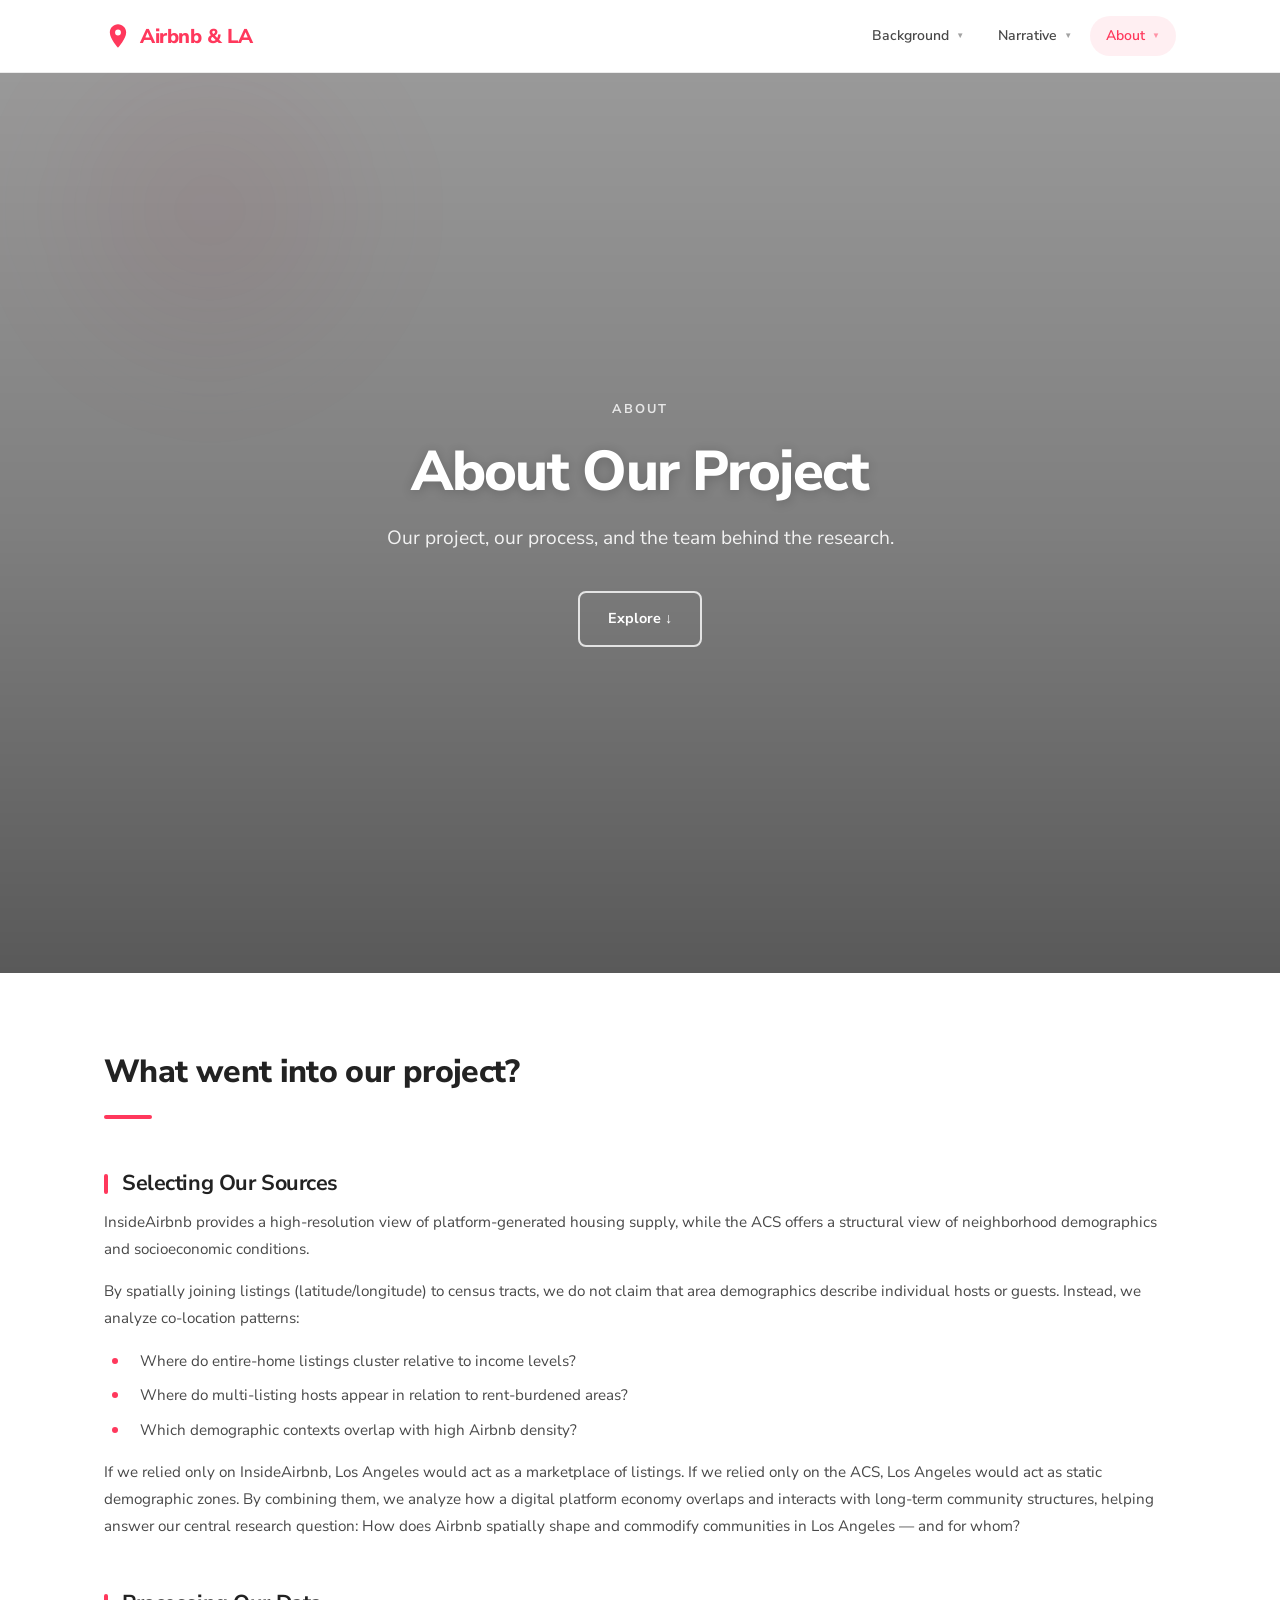
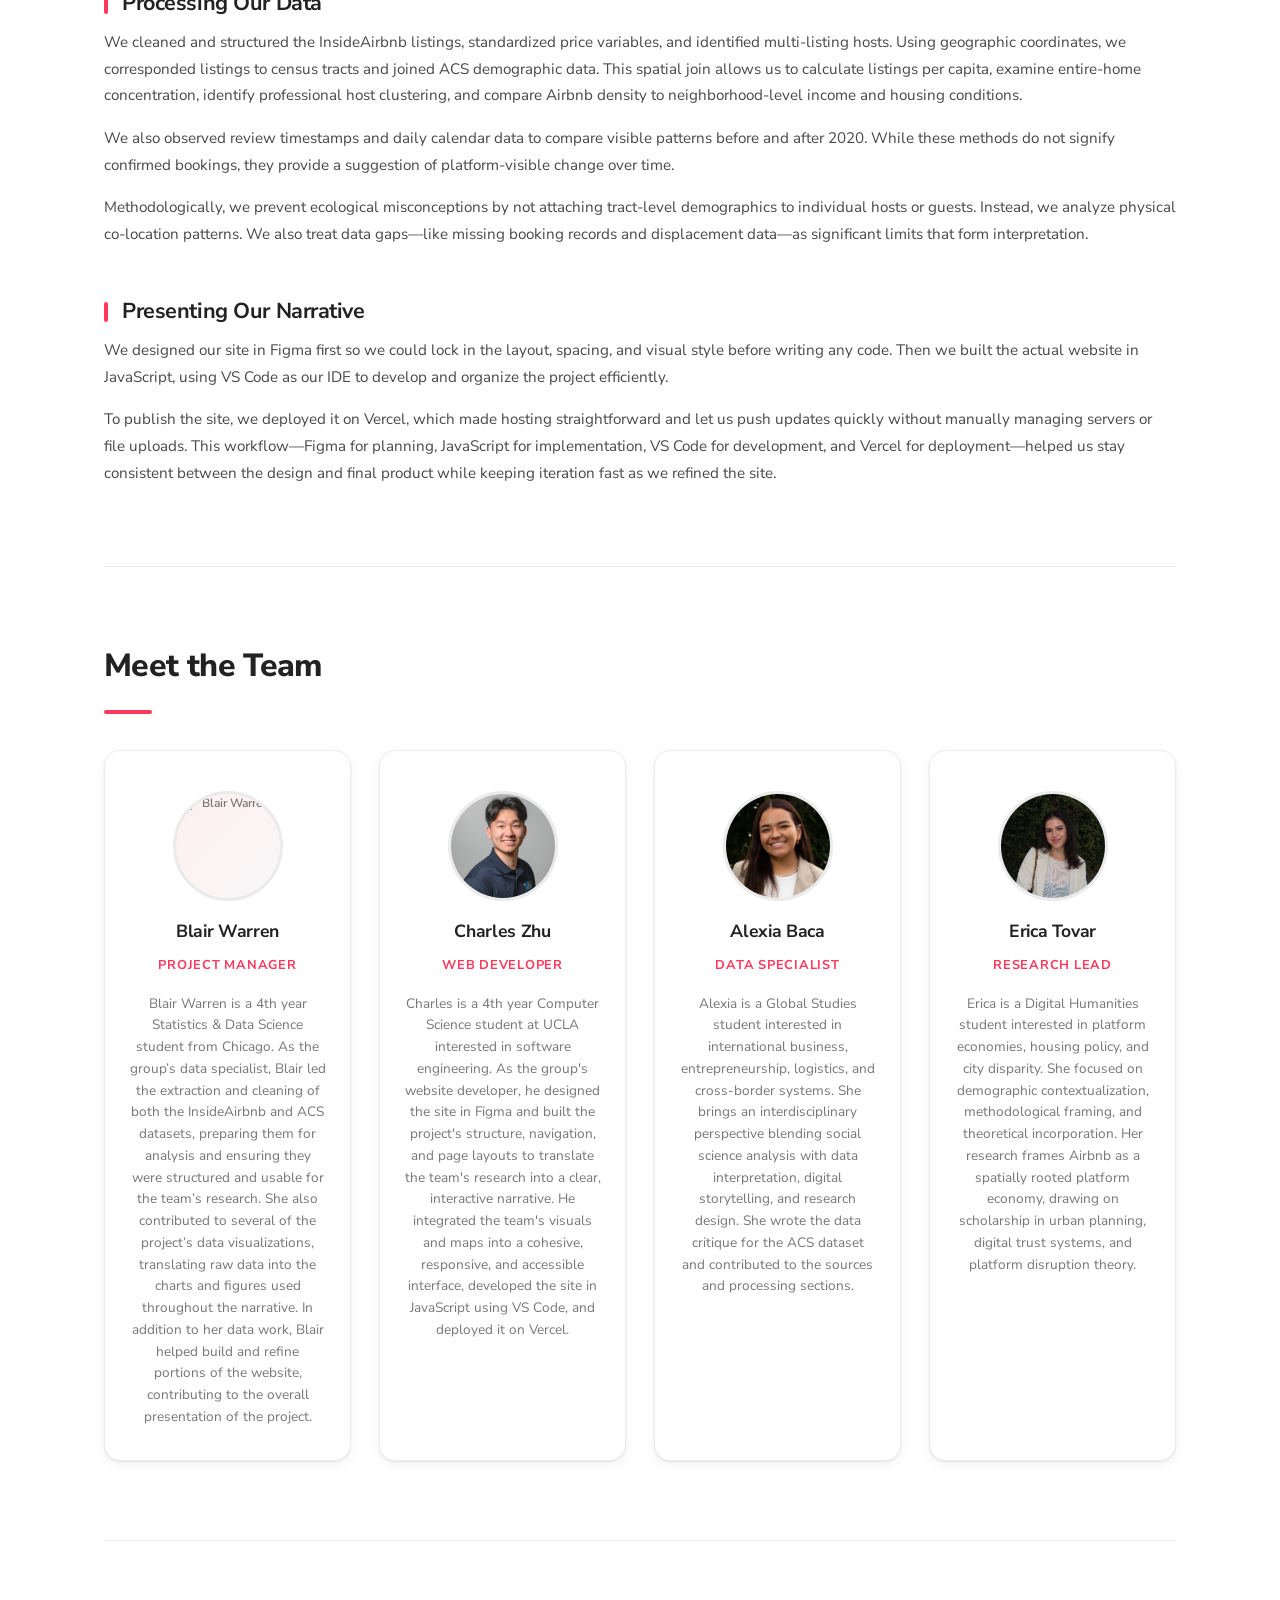
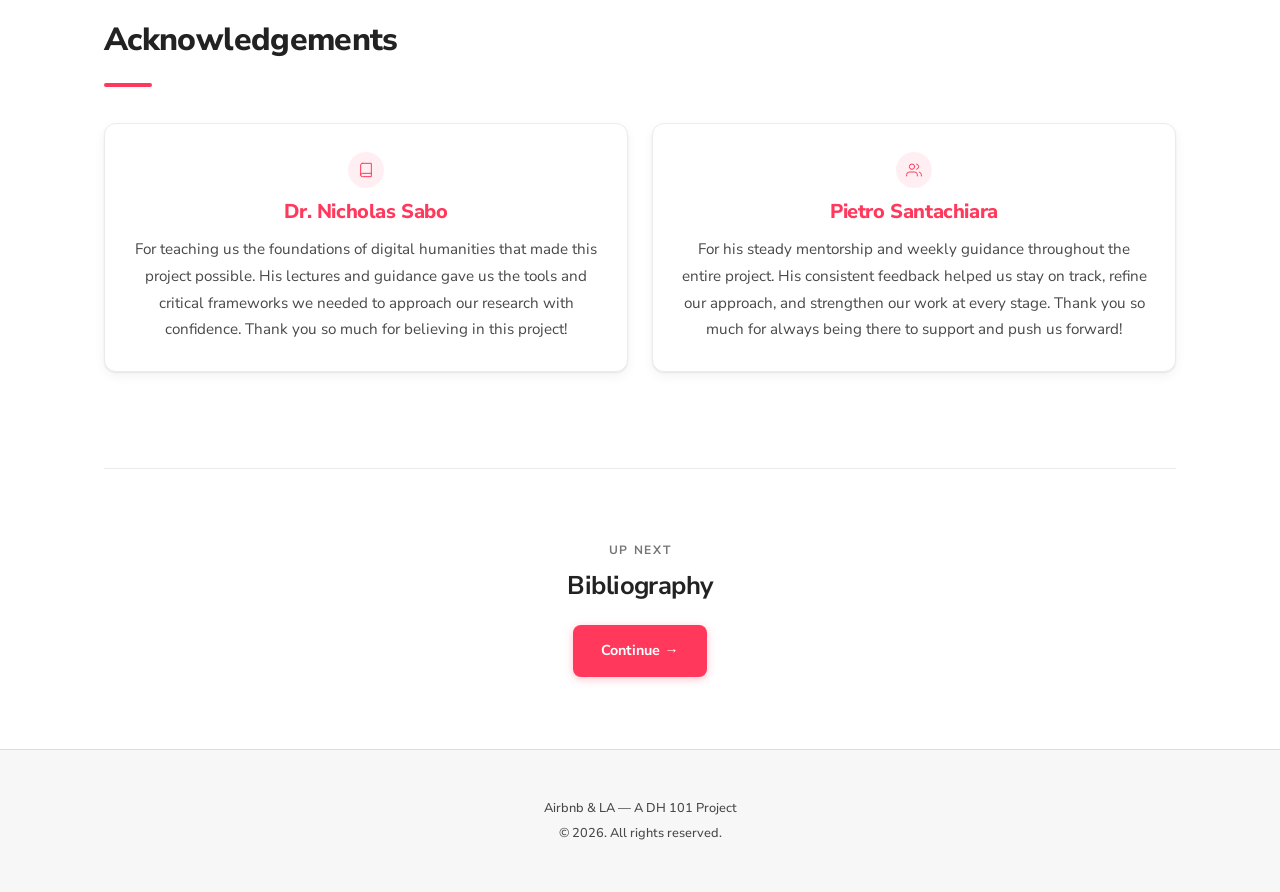
==== DIG HUM 101 Website/about.html @ 1922f908 "Add narrative, about, and bibliography landing pages with video heroes, favicon, and nav updates - A" ====
<!DOCTYPE html>
<html lang="en">
<head>
  <meta charset="UTF-8">
  <meta name="viewport" content="width=device-width, initial-scale=1.0">
  <title>About &mdash; Airbnb &amp; LA</title>
  <link rel="preconnect" href="https://fonts.googleapis.com">
  <link rel="preconnect" href="https://fonts.gstatic.com" crossorigin>
  <link href="https://fonts.googleapis.com/css2?family=Nunito+Sans:ital,opsz,wght@0,6..12,400;0,6..12,500;0,6..12,600;0,6..12,700;0,6..12,800;1,6..12,400&display=swap" rel="stylesheet">
  <link rel="icon" type="image/svg+xml" href="assets/images/favicon.svg">
  <link rel="stylesheet" href="assets/css/styles.css">
</head>
<body>
  <a href="#main" class="skip-link">Skip to content</a>

  <nav class="navbar" aria-label="Main navigation">
    <div class="container">
      <a href="index.html" class="nav-brand">
        <svg viewBox="0 0 24 24" aria-hidden="true"><path d="M12 2C8.13 2 5 5.13 5 9c0 5.25 7 13 7 13s7-7.75 7-13c0-3.87-3.13-7-7-7zm0 9.5a2.5 2.5 0 010-5 2.5 2.5 0 010 5z"/></svg>
        Airbnb &amp; LA
      </a>
      <button class="nav-toggle" aria-label="Toggle navigation" aria-expanded="false">
        <span></span><span></span><span></span>
      </button>
      <ul class="nav-links">
        <li class="nav-dropdown">
          <button aria-haspopup="true" aria-expanded="false">Background <span class="dropdown-arrow">&#9660;</span></button>
          <div class="dropdown-menu">
            <a href="page1.html">History</a>
            <a href="page2.html">The Data</a>
            <a href="timeline.html">Timeline</a>
          </div>
        </li>
        <li class="nav-dropdown">
          <button aria-haspopup="true" aria-expanded="false">Narrative <span class="dropdown-arrow">&#9660;</span></button>
          <div class="dropdown-menu">
            <a href="narrative.html">Overview</a>
            <a href="page5.html">Listing Concentration</a>
            <a href="page8.html">Housing Commodification</a>
            <a href="page9.html">Commercial Hosting</a>
            <a href="page10.html">Conclusions</a>
          </div>
        </li>
        <li class="nav-dropdown">
          <button class="active" aria-haspopup="true" aria-expanded="false">About <span class="dropdown-arrow">&#9660;</span></button>
          <div class="dropdown-menu">
            <a href="about.html" class="active">About</a>
            <a href="about.html#team">The Team</a>
            <a href="bibliography.html">Bibliography</a>
          </div>
        </li>
      </ul>
    </div>
  </nav>

  <header class="hero hero-video">
    <div class="hero-bg">
      <video autoplay muted loop playsinline class="hero-video-bg">
        <source src="assets/videos/LA-About.mp4" type="video/mp4">
      </video>
    </div>
    <div class="hero-overlay"></div>
    <div class="hero-content">
      <span class="eyebrow">About</span>
      <h1>About Our Project</h1>
      <p class="subtitle">Our project, our process, and the team behind the research.</p>
      <div class="hero-buttons">
        <a href="#main" class="btn btn-outline">Explore &#8595;</a>
      </div>
    </div>
  </header>

  <main id="main">
    <div class="container">

      <section class="section" data-reveal>
        <h2>What went into our project?</h2>
        <div class="divider"></div>

        <div class="subsection">
          <h3>Selecting Our Sources</h3>
          <p>InsideAirbnb provides a high-resolution view of platform-generated housing supply, while the ACS offers a structural view of neighborhood demographics and socioeconomic conditions.</p>
          <p>By spatially joining listings (latitude/longitude) to census tracts, we do not claim that area demographics describe individual hosts or guests. Instead, we analyze co-location patterns:</p>
          <ul>
            <li>Where do entire-home listings cluster relative to income levels?</li>
            <li>Where do multi-listing hosts appear in relation to rent-burdened areas?</li>
            <li>Which demographic contexts overlap with high Airbnb density?</li>
          </ul>
          <p>If we relied only on InsideAirbnb, Los Angeles would act as a marketplace of listings. If we relied only on the ACS, Los Angeles would act as static demographic zones. By combining them, we analyze how a digital platform economy overlaps and interacts with long-term community structures, helping answer our central research question: How does Airbnb spatially shape and commodify communities in Los Angeles &mdash; and for whom?</p>
        </div>

        <div class="subsection">
          <h3>Processing Our Data</h3>
          <p>We cleaned and structured the InsideAirbnb listings, standardized price variables, and identified multi-listing hosts. Using geographic coordinates, we corresponded listings to census tracts and joined ACS demographic data. This spatial join allows us to calculate listings per capita, examine entire-home concentration, identify professional host clustering, and compare Airbnb density to neighborhood-level income and housing conditions.</p>
          <p>We also observed review timestamps and daily calendar data to compare visible patterns before and after 2020. While these methods do not signify confirmed bookings, they provide a suggestion of platform-visible change over time.</p>
          <p>Methodologically, we prevent ecological misconceptions by not attaching tract-level demographics to individual hosts or guests. Instead, we analyze physical co-location patterns. We also treat data gaps&mdash;like missing booking records and displacement data&mdash;as significant limits that form interpretation.</p>
        </div>

        <div class="subsection">
          <h3>Presenting Our Narrative</h3>
          <p>We designed our site in Figma first so we could lock in the layout, spacing, and visual style before writing any code. Then we built the actual website in JavaScript, using VS Code as our IDE to develop and organize the project efficiently.</p>
          <p>To publish the site, we deployed it on Vercel, which made hosting straightforward and let us push updates quickly without manually managing servers or file uploads. This workflow&mdash;Figma for planning, JavaScript for implementation, VS Code for development, and Vercel for deployment&mdash;helped us stay consistent between the design and final product while keeping iteration fast as we refined the site.</p>
        </div>
      </section>

      <section class="section" id="team" data-reveal>
        <h2>Meet the Team</h2>
        <div class="divider"></div>
        <div class="team-grid" data-reveal>
          <div class="team-card">
            <div class="avatar" aria-label="Blair Warren's profile photo"><img src="assets/images/Blair-Warren.png" alt="Blair Warren"></div>
            <h4>Blair Warren</h4>
            <p class="role">Project Manager</p>
            <p class="bio">Blair Warren is a 4th year Statistics &amp; Data Science student from Chicago. As the group&rsquo;s data specialist, Blair led the extraction and cleaning of both the InsideAirbnb and ACS datasets, preparing them for analysis and ensuring they were structured and usable for the team&rsquo;s research. She also contributed to several of the project&rsquo;s data visualizations, translating raw data into the charts and figures used throughout the narrative. In addition to her data work, Blair helped build and refine portions of the website, contributing to the overall presentation of the project.</p>
          </div>
          <div class="team-card">
            <div class="avatar" aria-label="Charles's profile photo"><img src="assets/images/Charles-Zhu.png" alt="Charles"></div>
            <h4>Charles Zhu</h4>
            <p class="role">Web Developer</p>
            <p class="bio">Charles is a 4th year Computer Science student at UCLA interested in software engineering. As the group's website developer, he designed the site in Figma and built the project's structure, navigation, and page layouts to translate the team's research into a clear, interactive narrative. He integrated the team's visuals and maps into a cohesive, responsive, and accessible interface, developed the site in JavaScript using VS Code, and deployed it on Vercel.</p>
          </div>
          <div class="team-card">
            <div class="avatar" aria-label="Alexia Baca's profile photo"><img src="assets/images/Alexia-Baca.png" alt="Alexia Baca"></div>
            <h4>Alexia Baca</h4>
            <p class="role">Data Specialist</p>
            <p class="bio">Alexia is a Global Studies student interested in international business, entrepreneurship, logistics, and cross-border systems. She brings an interdisciplinary perspective blending social science analysis with data interpretation, digital storytelling, and research design. She wrote the data critique for the ACS dataset and contributed to the sources and processing sections.</p>
          </div>
          <div class="team-card">
            <div class="avatar" aria-label="Erica Tovar's profile photo"><img src="assets/images/Erica-Tovar.png" alt="Erica Tovar"></div>
            <h4>Erica Tovar</h4>
            <p class="role">Research Lead</p>
            <p class="bio">Erica is a Digital Humanities student interested in platform economies, housing policy, and city disparity. She focused on demographic contextualization, methodological framing, and theoretical incorporation. Her research frames Airbnb as a spatially rooted platform economy, drawing on scholarship in urban planning, digital trust systems, and platform disruption theory.</p>
          </div>
        </div>
      </section>

      <section class="section" data-reveal>
        <h2>Acknowledgements</h2>
        <div class="divider"></div>
        <div class="ack-grid" data-reveal style="margin-top: 36px;">
          <div class="ack-card">
            <div class="ack-icon">
              <svg viewBox="0 0 24 24" fill="none" stroke="currentColor" stroke-width="1.5" stroke-linecap="round" stroke-linejoin="round"><path d="M4 19.5A2.5 2.5 0 016.5 17H20"/><path d="M6.5 2H20v20H6.5A2.5 2.5 0 014 19.5v-15A2.5 2.5 0 016.5 2z"/></svg>
            </div>
            <h3 class="ack-name">Dr. Nicholas Sabo</h3>
            <p class="ack-message">For teaching us the foundations of digital humanities that made this project possible. His lectures and guidance gave us the tools and critical frameworks we needed to approach our research with confidence. Thank you so much for believing in this project!</p>
          </div>
          <div class="ack-card">
            <div class="ack-icon">
              <svg viewBox="0 0 24 24" fill="none" stroke="currentColor" stroke-width="1.5" stroke-linecap="round" stroke-linejoin="round"><path d="M17 21v-2a4 4 0 00-4-4H5a4 4 0 00-4 4v2"/><circle cx="9" cy="7" r="4"/><path d="M23 21v-2a4 4 0 00-3-3.87"/><path d="M16 3.13a4 4 0 010 7.75"/></svg>
            </div>
            <h3 class="ack-name">Pietro Santachiara</h3>
            <p class="ack-message">For his steady mentorship and weekly guidance throughout the entire project. His consistent feedback helped us stay on track, refine our approach, and strengthen our work at every stage. Thank you so much for always being there to support and push us forward!</p>
          </div>
        </div>
      </section>

      <div class="up-next" data-reveal>
        <p class="label">Up Next</p>
        <h3>Bibliography</h3>
        <a href="bibliography.html" class="btn btn-primary">Continue &rarr;</a>
      </div>

    </div>
  </main>

  <footer class="footer">
    <div class="container">
      <p>Airbnb &amp; LA &mdash; A DH 101 Project</p>
      <p>&copy; 2026. All rights reserved.</p>
    </div>
  </footer>

  <script src="assets/js/main.js"></script>
</body>
</html>
---- DIG HUM 101 Website/assets/css/styles.css ----
/* ==========================================================================
   Design System — Airbnb & Los Angeles
   Inspired by Airbnb's brand: Rausch coral, clean whites, modern warmth.
   ========================================================================== */

/* ===== Custom Properties ===== */
:root {
  /* Airbnb brand palette */
  --coral:         #FF385C;
  --coral-dark:    #E31C5F;
  --coral-light:   rgba(255, 56, 92, 0.08);
  --coral-glow:    rgba(255, 56, 92, 0.15);
  --teal:          #00A699;
  --teal-dark:     #008F84;
  --teal-light:    rgba(0, 166, 153, 0.08);
  --dark:          #222222;
  --dark-secondary:#484848;
  --gray:          #767676;
  --gray-light:    #b0b0b0;
  --border:        #DDDDDD;
  --border-light:  #EBEBEB;
  --card:          #FFFFFF;
  --bg:            #FFFFFF;
  --bg-warm:       #F7F7F7;
  --bg-hero:       #FFF8F6;

  /* Typography */
  --font-heading:  'Nunito Sans', -apple-system, 'Segoe UI', sans-serif;
  --font-body:     'Nunito Sans', -apple-system, 'Segoe UI', sans-serif;

  /* Layout */
  --max-width:     1120px;
  --max-width-narrow: 800px;

  /* Shapes */
  --radius-sm:     8px;
  --radius:        12px;
  --radius-lg:     16px;
  --radius-xl:     24px;

  /* Elevation */
  --shadow-sm:     0 1px 2px rgba(0,0,0,0.08);
  --shadow:        0 2px 8px rgba(0,0,0,0.08);
  --shadow-md:     0 4px 16px rgba(0,0,0,0.1);
  --shadow-lg:     0 6px 20px rgba(0,0,0,0.12);
  --shadow-card:   0 1px 2px rgba(0,0,0,0.08), 0 4px 12px rgba(0,0,0,0.05);
  --shadow-card-hover: 0 2px 4px rgba(0,0,0,0.08), 0 8px 24px rgba(0,0,0,0.12);

  /* Transitions */
  --ease:          cubic-bezier(0.2, 0, 0.2, 1);
  --duration:      0.2s;
}

/* ===== Ambient Background — Subtle Coral Spotlight ===== */
.ambient-layer {
  position: fixed;
  inset: 0;
  z-index: -1;
  pointer-events: none;
  overflow: hidden;
}

@keyframes spotlightDrift {
  0%   { top: 10%; left: 15%; }
  20%  { top: 30%; left: 70%; }
  40%  { top: 65%; left: 50%; }
  60%  { top: 20%; left: 80%; }
  80%  { top: 55%; left: 10%; }
  100% { top: 10%; left: 15%; }
}

.ambient-spotlight {
  position: absolute;
  width: 420px;
  height: 420px;
  border-radius: 50%;
  background: radial-gradient(circle, rgba(255, 56, 92, 0.08) 0%, transparent 70%);
  filter: blur(40px);
  animation: spotlightDrift 45s ease-in-out infinite;
}

@media (prefers-reduced-motion: reduce) {
  .ambient-spotlight { animation: none; }
}

/* ===== Reset & Base ===== */
*, *::before, *::after {
  box-sizing: border-box;
  margin: 0;
  padding: 0;
}

html {
  scroll-behavior: smooth;
  -webkit-font-smoothing: antialiased;
  -moz-osx-font-smoothing: grayscale;
}

body {
  font-family: var(--font-body);
  color: var(--dark);
  background-color: var(--bg);
  font-size: 16px;
  line-height: 1.65;
  min-height: 100vh;
  display: flex;
  flex-direction: column;
}

img {
  max-width: 100%;
  height: auto;
  display: block;
}

a {
  color: var(--dark);
  text-decoration: none;
  transition: color var(--duration) var(--ease);
}

a:hover {
  color: var(--coral);
}

/* ===== Skip Link ===== */
.skip-link {
  position: absolute;
  top: -100%;
  left: 16px;
  background: var(--coral);
  color: #fff;
  padding: 10px 20px;
  border-radius: var(--radius-sm);
  z-index: 9999;
  font-size: 0.875rem;
  font-weight: 700;
}

.skip-link:focus {
  top: 12px;
  color: #fff;
}

/* ===== Focus Styles ===== */
:focus-visible {
  outline: 2px solid var(--coral);
  outline-offset: 3px;
  border-radius: 2px;
}

/* ===== Typography ===== */
h1, h2, h3, h4, h5 {
  font-family: var(--font-heading);
  font-weight: 800;
  line-height: 1.2;
  color: var(--dark);
  letter-spacing: -0.02em;
}

h1 {
  font-size: clamp(2rem, 5vw, 3rem);
  margin-bottom: 1rem;
}

h2 {
  font-size: clamp(1.5rem, 3.5vw, 2rem);
  margin-bottom: 0.75rem;
}

h3 {
  font-size: clamp(1.1rem, 2vw, 1.35rem);
  margin-bottom: 0.5rem;
  font-weight: 700;
}

h4 {
  font-size: 1.1rem;
  margin-bottom: 0.4rem;
  font-weight: 700;
}

p {
  color: var(--dark-secondary);
}

/* ===== Layout ===== */
.container {
  max-width: var(--max-width);
  margin: 0 auto;
  padding: 0 24px;
  width: 100%;
}

.container-narrow {
  max-width: var(--max-width-narrow);
  margin: 0 auto;
  padding: 0 24px;
  width: 100%;
}

/* ===== Navbar ===== */
.navbar {
  background: rgba(255, 255, 255, 0.97);
  backdrop-filter: blur(16px);
  -webkit-backdrop-filter: blur(16px);
  border-bottom: 1px solid var(--border-light);
  position: sticky;
  top: 0;
  z-index: 100;
  transition: box-shadow 0.3s var(--ease);
}

.navbar .container {
  display: flex;
  align-items: center;
  justify-content: space-between;
  height: 72px;
}

.nav-brand {
  display: flex;
  align-items: center;
  gap: 8px;
  font-family: var(--font-heading);
  font-size: 1.25rem;
  font-weight: 800;
  color: var(--coral);
  white-space: nowrap;
  letter-spacing: -0.02em;
}

.nav-brand svg {
  width: 28px;
  height: 28px;
  fill: var(--coral);
}

.nav-brand:hover {
  color: var(--coral-dark);
}

/* Hamburger */
.nav-toggle {
  display: none;
  background: none;
  border: none;
  cursor: pointer;
  padding: 10px;
  flex-direction: column;
  gap: 5px;
  border-radius: var(--radius-sm);
  transition: background var(--duration) var(--ease);
}

.nav-toggle:hover {
  background: var(--bg-warm);
}

.nav-toggle span {
  display: block;
  width: 22px;
  height: 2px;
  background: var(--dark);
  border-radius: 2px;
  transition: transform 0.3s var(--ease), opacity 0.3s var(--ease);
}

.nav-toggle.active span:nth-child(1) {
  transform: translateY(7px) rotate(45deg);
}
.nav-toggle.active span:nth-child(2) {
  opacity: 0;
}
.nav-toggle.active span:nth-child(3) {
  transform: translateY(-7px) rotate(-45deg);
}

/* Nav Links */
.nav-links {
  display: flex;
  align-items: center;
  gap: 2px;
  list-style: none;
}

.nav-links > li {
  position: relative;
}

.nav-links > li > a,
.nav-links > li > button {
  display: inline-flex;
  align-items: center;
  gap: 5px;
  padding: 10px 16px;
  font-size: 0.875rem;
  font-weight: 600;
  color: var(--dark-secondary);
  background: none;
  border: none;
  border-radius: 24px;
  cursor: pointer;
  font-family: var(--font-body);
  transition: all var(--duration) var(--ease);
  white-space: nowrap;
  letter-spacing: 0;
  line-height: 1.4;
}

.nav-links > li > a:hover,
.nav-links > li > button:hover {
  background: var(--bg-warm);
  color: var(--dark);
}

.nav-links > li > a.active,
.nav-links > li > button.active {
  color: var(--coral);
  background: var(--coral-light);
}

/* Dropdown arrow */
.dropdown-arrow {
  font-size: 0.5rem;
  opacity: 0.5;
  transition: transform 0.25s var(--ease);
  margin-left: 2px;
}

.nav-dropdown.open > button .dropdown-arrow {
  transform: rotate(180deg);
}

/* Dropdown Menu */
.dropdown-menu {
  display: none;
  position: absolute;
  top: calc(100% + 8px);
  left: 50%;
  transform: translateX(-50%);
  min-width: 200px;
  background: var(--card);
  border: 1px solid var(--border-light);
  border-radius: var(--radius);
  box-shadow: var(--shadow-lg);
  padding: 8px;
  z-index: 50;
  animation: dropdownIn 0.18s var(--ease);
}

@keyframes dropdownIn {
  from { opacity: 0; transform: translateX(-50%) translateY(-6px); }
  to   { opacity: 1; transform: translateX(-50%) translateY(0); }
}

.nav-dropdown.open .dropdown-menu {
  display: block;
}

.dropdown-menu a {
  display: block;
  padding: 10px 16px;
  font-size: 0.875rem;
  color: var(--dark-secondary);
  border-radius: var(--radius-sm);
  transition: all var(--duration) var(--ease);
  font-weight: 500;
}

.dropdown-menu a:hover {
  background: var(--bg-warm);
  color: var(--dark);
}

.dropdown-menu a.active {
  color: var(--coral);
  background: var(--coral-light);
  font-weight: 700;
}

/* ===== Hero (Home) ===== */
.hero {
  position: relative;
  text-align: center;
  padding: 0;
  overflow: hidden;
  min-height: 520px;
  display: flex;
  align-items: center;
  justify-content: center;
}

/* ---- Fullscreen video hero ---- */
.hero-video {
  min-height: 100vh;
}

.hero-video-bg {
  width: 100%;
  height: 100%;
  object-fit: cover;
}

.hero-video .hero-overlay {
  background: linear-gradient(
    180deg,
    rgba(0, 0, 0, 0.4) 0%,
    rgba(0, 0, 0, 0.5) 50%,
    rgba(0, 0, 0, 0.65) 100%
  );
}

.hero-bg {
  position: absolute;
  inset: 0;
  z-index: 0;
}

.hero-bg img {
  width: 100%;
  height: 100%;
  object-fit: cover;
  transition: transform 12s ease-out;
}

.hero-bg.is-loaded img {
  transform: scale(1.06);
}

.hero-overlay {
  position: absolute;
  inset: 0;
  background: linear-gradient(
    180deg,
    rgba(0, 0, 0, 0.35) 0%,
    rgba(0, 0, 0, 0.55) 100%
  );
  z-index: 1;
}

.hero-content {
  position: relative;
  z-index: 2;
  padding: 80px 32px;
  max-width: 780px;
}

.hero .eyebrow {
  font-size: 0.8rem;
  font-weight: 700;
  text-transform: uppercase;
  letter-spacing: 0.16em;
  color: rgba(255, 255, 255, 0.8);
  margin-bottom: 20px;
  display: block;
}

.hero h1 {
  font-size: clamp(2.4rem, 5.5vw, 3.5rem);
  color: #fff;
  margin-bottom: 20px;
  letter-spacing: -0.03em;
  line-height: 1.1;
  text-shadow: 0 2px 12px rgba(0,0,0,0.2);
}

.hero .subtitle {
  font-size: clamp(1rem, 2vw, 1.2rem);
  color: rgba(255, 255, 255, 0.9);
  max-width: 580px;
  margin: 0 auto 36px;
  line-height: 1.7;
  font-weight: 400;
}

.hero-buttons {
  display: flex;
  justify-content: center;
  gap: 14px;
  flex-wrap: wrap;
}

/* ===== Page Header (non-home pages) ===== */
.page-header {
  position: relative;
  text-align: center;
  padding: 0;
  overflow: hidden;
  min-height: 320px;
  display: flex;
  align-items: center;
  justify-content: center;
}

.page-header .hero-bg {
  position: absolute;
  inset: 0;
  z-index: 0;
}

.page-header .hero-bg img {
  width: 100%;
  height: 100%;
  object-fit: cover;
}

.page-header .hero-overlay {
  position: absolute;
  inset: 0;
  background: linear-gradient(
    180deg,
    rgba(0, 0, 0, 0.3) 0%,
    rgba(0, 0, 0, 0.5) 100%
  );
  z-index: 1;
}

.page-header-content {
  position: relative;
  z-index: 2;
  padding: 64px 32px;
}

.page-header .eyebrow {
  font-size: 0.75rem;
  font-weight: 700;
  text-transform: uppercase;
  letter-spacing: 0.14em;
  color: var(--coral);
  margin-bottom: 12px;
  display: inline-block;
  background: rgba(255,255,255,0.9);
  padding: 4px 14px;
  border-radius: 20px;
}

.page-header h1 {
  color: #fff;
  margin-bottom: 12px;
  text-shadow: 0 2px 8px rgba(0,0,0,0.2);
}

.page-header .subtitle {
  font-size: 1.05rem;
  color: rgba(255,255,255,0.85);
  max-width: 560px;
  margin: 0 auto;
  line-height: 1.6;
  font-weight: 400;
}

/* ===== Clean Page Header (no photo) ===== */
.page-header-clean {
  text-align: center;
  padding: 72px 32px 56px;
  background: linear-gradient(180deg, var(--bg-hero) 0%, var(--bg) 100%);
  border-bottom: 1px solid var(--border-light);
}

.page-header-clean .eyebrow {
  font-size: 0.75rem;
  font-weight: 700;
  text-transform: uppercase;
  letter-spacing: 0.14em;
  color: var(--coral);
  margin-bottom: 16px;
  display: inline-block;
  background: var(--coral-light);
  padding: 6px 16px;
  border-radius: 20px;
}

.page-header-clean h1 {
  color: var(--dark);
  margin-bottom: 12px;
}

.page-header-clean .subtitle {
  font-size: 1.05rem;
  color: var(--gray);
  max-width: 560px;
  margin: 0 auto;
  line-height: 1.6;
  font-weight: 400;
}

/* ===== Narrative Page Header (Airbnb coral banner) ===== */
.page-header-narrative {
  background: linear-gradient(135deg, var(--coral) 0%, var(--coral-dark) 100%);
  border-bottom: none;
}

.page-header-narrative .eyebrow {
  background: rgba(255, 255, 255, 0.2);
  color: #fff;
}

.page-header-narrative h1 {
  color: #fff;
  text-shadow: 0 2px 8px rgba(0, 0, 0, 0.15);
}

/* ===== Section Icon (inline SVG beside heading) ===== */
.section-icon {
  display: inline-flex;
  align-items: center;
  justify-content: center;
  width: 40px;
  height: 40px;
  border-radius: var(--radius-sm);
  background: var(--coral-light);
  margin-bottom: 16px;
}

.section-icon svg {
  width: 20px;
  height: 20px;
  fill: none;
  stroke: var(--coral);
  stroke-width: 2;
  stroke-linecap: round;
  stroke-linejoin: round;
}

/* Card icon (for roadmap cards) */
.card-icon {
  display: flex;
  align-items: center;
  justify-content: center;
  width: 48px;
  height: 48px;
  border-radius: var(--radius);
  background: var(--coral-light);
  margin-bottom: 16px;
}

.card-icon svg {
  width: 24px;
  height: 24px;
  fill: none;
  stroke: var(--coral);
  stroke-width: 2;
  stroke-linecap: round;
  stroke-linejoin: round;
}

/* ===== Buttons ===== */
.btn {
  display: inline-flex;
  align-items: center;
  gap: 8px;
  padding: 14px 28px;
  border-radius: var(--radius-sm);
  font-size: 0.9rem;
  font-weight: 700;
  font-family: var(--font-body);
  cursor: pointer;
  border: none;
  letter-spacing: 0;
  transition: all var(--duration) var(--ease);
  text-align: center;
  justify-content: center;
}

.btn:active {
  transform: scale(0.97);
}

.btn-primary {
  background: var(--coral);
  color: #fff;
  box-shadow: 0 2px 8px rgba(255, 56, 92, 0.3);
}

.btn-primary:hover {
  background: var(--coral-dark);
  color: #fff;
  box-shadow: 0 4px 16px rgba(255, 56, 92, 0.35);
  transform: translateY(-1px);
}

.btn-white {
  background: #fff;
  color: var(--dark);
  box-shadow: var(--shadow);
}

.btn-white:hover {
  color: var(--coral);
  box-shadow: var(--shadow-md);
  transform: translateY(-1px);
}

.btn-outline {
  background: transparent;
  color: #fff;
  border: 2px solid rgba(255,255,255,0.8);
}

.btn-outline:hover {
  background: #fff;
  color: var(--dark);
  border-color: #fff;
  transform: translateY(-1px);
}

.btn-outline-dark {
  background: transparent;
  color: var(--dark);
  border: 2px solid var(--dark);
}

.btn-outline-dark:hover {
  background: var(--dark);
  color: #fff;
  transform: translateY(-1px);
}

.btn-ghost {
  background: transparent;
  color: var(--coral);
  padding: 10px 0;
  font-weight: 700;
}

.btn-ghost:hover {
  color: var(--coral-dark);
}

/* ===== Sections ===== */
.section {
  padding: 80px 0;
}

.section + .section {
  border-top: 1px solid var(--border-light);
}

.section-warm {
  background: var(--bg-warm);
}

.section-intro {
  color: var(--gray);
  font-size: 0.95rem;
  margin-bottom: 8px;
}

/* ===== Inline Image Block ===== */
.image-block {
  border-radius: var(--radius-lg);
  overflow: hidden;
  margin: 32px 0;
  box-shadow: var(--shadow);
}

.image-block img {
  width: 100%;
  height: 320px;
  object-fit: cover;
}

.image-block-caption {
  font-size: 0.8rem;
  color: var(--gray);
  padding: 12px 0 0;
  text-align: center;
}

/* ===== Placeholder Block ===== */
.placeholder {
  border: 2px dashed var(--border);
  border-radius: var(--radius);
  padding: 56px 36px;
  text-align: center;
  color: var(--gray);
  font-size: 0.9rem;
  font-weight: 600;
  background: var(--bg-warm);
  margin-top: 20px;
  position: relative;
}

.placeholder span {
  display: block;
}

.placeholder-wide {
  padding: 80px 36px;
}

.placeholder-chart {
  min-height: 300px;
  display: flex;
  align-items: center;
  justify-content: center;
  flex-direction: column;
}

.placeholder-table {
  min-height: 240px;
  display: flex;
  align-items: center;
  justify-content: center;
  flex-direction: column;
}

.placeholder-list {
  min-height: 200px;
  display: flex;
  align-items: center;
  justify-content: center;
  flex-direction: column;
}

/* ===== Cards ===== */
.card-grid {
  display: grid;
  grid-template-columns: repeat(3, 1fr);
  gap: 24px;
  margin-top: 32px;
}

.card {
  background: var(--card);
  border: 1px solid var(--border-light);
  border-radius: var(--radius-lg);
  overflow: hidden;
  box-shadow: var(--shadow-card);
  transition: box-shadow 0.3s var(--ease), transform 0.3s var(--ease);
  display: flex;
  flex-direction: column;
}

.card:hover {
  box-shadow: var(--shadow-card-hover);
  transform: translateY(-4px);
}

.card-image {
  width: 100%;
  height: 180px;
  overflow: hidden;
}

.card-image img {
  width: 100%;
  height: 100%;
  object-fit: cover;
  transition: transform 0.4s var(--ease);
}

.card:hover .card-image img {
  transform: scale(1.04);
}

.card-body {
  padding: 24px;
  flex: 1;
  display: flex;
  flex-direction: column;
}

.card h3 {
  margin-bottom: 8px;
}

.card p {
  color: var(--gray);
  font-size: 0.9rem;
  line-height: 1.55;
  margin-bottom: 16px;
  flex: 1;
}

.card .btn {
  align-self: flex-start;
}

/* ===== Feature row (two-col with image) ===== */
.feature-row {
  display: grid;
  grid-template-columns: 1fr 1fr;
  gap: 48px;
  align-items: center;
  margin-top: 32px;
}

.feature-row.reverse {
  direction: rtl;
}

.feature-row.reverse > * {
  direction: ltr;
}

.feature-image {
  border-radius: var(--radius-lg);
  overflow: hidden;
  box-shadow: var(--shadow);
}

.feature-image img {
  width: 100%;
  height: 300px;
  object-fit: cover;
}

.feature-text h3 {
  margin-bottom: 12px;
}

.feature-text p {
  color: var(--gray);
  font-size: 0.95rem;
  line-height: 1.65;
}

/* ===== Team Grid ===== */
.team-grid {
  display: grid;
  grid-template-columns: repeat(4, 1fr);
  gap: 28px;
  margin-top: 36px;
}

.team-card {
  text-align: center;
  background: var(--card);
  border: 1px solid var(--border-light);
  border-radius: var(--radius-lg);
  padding: 40px 24px 32px;
  box-shadow: var(--shadow-card);
  transition: box-shadow 0.3s var(--ease), transform 0.3s var(--ease);
}

.team-card:hover {
  box-shadow: var(--shadow-card-hover);
  transform: translateY(-3px);
}

.team-card .avatar {
  width: 110px;
  height: 110px;
  border-radius: 50%;
  background: linear-gradient(135deg, var(--coral-light) 0%, var(--bg-warm) 100%);
  border: 3px solid var(--border-light);
  margin: 0 auto 20px;
  display: flex;
  align-items: center;
  justify-content: center;
  color: var(--gray);
  font-size: 0.75rem;
  font-weight: 600;
  overflow: hidden;
}

.team-card .avatar img {
  width: 100%;
  height: 100%;
  object-fit: cover;
}

.team-card h4 {
  font-size: 1.1rem;
  margin-bottom: 4px;
}

.team-card .role {
  color: var(--coral);
  font-size: 0.8rem;
  font-weight: 700;
  text-transform: uppercase;
  letter-spacing: 0.06em;
  margin-bottom: 12px;
}

.team-card .bio {
  color: var(--gray);
  font-size: 0.85rem;
  line-height: 1.55;
}

/* ===== Styled List ===== */
.styled-list {
  list-style: none;
  padding: 0;
  margin: 0;
  display: flex;
  flex-direction: column;
  gap: 1rem;
}

.styled-list li {
  padding: 1rem 1.25rem 1rem 1.5rem;
  background: var(--card);
  border-radius: var(--radius);
  border-left: 3px solid var(--coral);
  box-shadow: var(--shadow-card);
  line-height: 1.6;
  color: var(--text);
}

.styled-list li strong {
  color: var(--dark);
  display: inline;
}

/* ===== Bibliography Entry ===== */
.bib-entry {
  border-left: 4px solid var(--coral);
  padding: 24px 28px;
  margin-bottom: 20px;
  background: var(--card);
  border-radius: 0 var(--radius) var(--radius) 0;
  box-shadow: var(--shadow-card);
  transition: box-shadow 0.25s var(--ease);
}

.bib-entry:hover {
  box-shadow: var(--shadow-card-hover);
}

.bib-entry .citation {
  font-weight: 700;
  margin-bottom: 12px;
  color: var(--dark);
  font-size: 0.95rem;
  line-height: 1.5;
}

.bib-entry .annotation {
  border: 2px dashed var(--border);
  border-radius: var(--radius-sm);
  padding: 24px;
  color: var(--gray);
  font-size: 0.875rem;
  text-align: center;
  background: var(--bg-warm);
}

/* ===== Up Next ===== */
.up-next {
  padding: 72px 0;
  text-align: center;
  border-top: 1px solid var(--border-light);
  margin-top: 16px;
}

.up-next .label {
  font-size: 0.75rem;
  text-transform: uppercase;
  letter-spacing: 0.14em;
  color: var(--gray);
  margin-bottom: 10px;
  font-weight: 700;
}

.up-next h3 {
  font-size: 1.6rem;
  margin-bottom: 24px;
}

/* ===== Footer ===== */
.footer {
  border-top: 1px solid var(--border);
  padding: 48px 0;
  text-align: center;
  color: var(--gray);
  font-size: 0.8rem;
  margin-top: auto;
  background: var(--bg-warm);
  font-weight: 500;
}

.footer p + p {
  margin-top: 4px;
}

.footer a {
  color: var(--coral);
  font-weight: 600;
}

.footer a:hover {
  color: var(--coral-dark);
}

/* ===== Prose content (paragraphs, lists inside sections) ===== */
.section p,
.subsection p {
  font-family: var(--font-body);
  color: var(--dark-secondary);
  font-size: 0.95rem;
  line-height: 1.75;
  margin-top: 16px;
}

.section p:first-of-type,
.subsection p:first-of-type {
  margin-top: 12px;
}

.subsection ul {
  margin: 16px 0;
  padding-left: 28px;
  list-style: none;
}

.subsection li {
  font-family: var(--font-body);
  color: var(--dark-secondary);
  font-size: 0.95rem;
  line-height: 1.75;
  margin-bottom: 8px;
  position: relative;
  padding-left: 8px;
}

.subsection li::before {
  content: '';
  position: absolute;
  left: -20px;
  top: 10px;
  width: 6px;
  height: 6px;
  border-radius: 50%;
  background: var(--coral);
}

.section strong,
.subsection strong {
  font-weight: 700;
  color: var(--dark);
}

.section em,
.subsection em {
  font-style: italic;
  color: var(--dark);
}

/* Team card bio consistent font */
.team-card .bio {
  font-family: var(--font-body);
  color: var(--gray);
  font-size: 0.85rem;
  line-height: 1.6;
}

.team-card .bio strong {
  font-weight: 700;
  color: var(--dark-secondary);
}

/* ===== Subsection spacing ===== */
.subsection {
  margin-top: 52px;
}

.subsection h3 {
  position: relative;
  padding-left: 18px;
}

.subsection h3::before {
  content: '';
  position: absolute;
  left: 0;
  top: 3px;
  bottom: 3px;
  width: 4px;
  background: var(--coral);
  border-radius: 2px;
}

/* ===== Divider ===== */
.divider {
  width: 48px;
  height: 4px;
  background: var(--coral);
  border-radius: 2px;
  margin: 24px 0;
}

.divider-center {
  margin-left: auto;
  margin-right: auto;
}

/* ===== Stat Row ===== */
.stat-row {
  display: grid;
  grid-template-columns: repeat(3, 1fr);
  gap: 24px;
  margin-top: 32px;
}

.stat-card {
  text-align: center;
  padding: 32px 20px;
  background: var(--card);
  border-radius: var(--radius);
  border: 1px solid var(--border-light);
  box-shadow: var(--shadow-sm);
}

.stat-card .stat-number {
  font-size: 2.25rem;
  font-weight: 800;
  color: var(--coral);
  letter-spacing: -0.03em;
  line-height: 1;
  margin-bottom: 8px;
}

.stat-card .stat-label {
  font-size: 0.85rem;
  color: var(--gray);
  font-weight: 600;
}

/* ===== Responsive ===== */
@media (max-width: 900px) {
  .card-grid {
    grid-template-columns: 1fr 1fr;
  }
  .team-grid {
    grid-template-columns: 1fr 1fr;
  }
  .feature-row {
    grid-template-columns: 1fr;
    gap: 24px;
  }
  .feature-row.reverse {
    direction: ltr;
  }
  .stat-row {
    grid-template-columns: 1fr 1fr 1fr;
  }
}

@media (max-width: 768px) {
  .container, .container-narrow {
    padding: 0 20px;
  }

  .nav-toggle {
    display: flex;
  }

  .nav-links {
    display: none;
    flex-direction: column;
    position: absolute;
    top: 72px;
    left: 0;
    right: 0;
    background: rgba(255, 255, 255, 0.98);
    backdrop-filter: blur(16px);
    -webkit-backdrop-filter: blur(16px);
    border-bottom: 1px solid var(--border);
    box-shadow: var(--shadow-lg);
    padding: 12px 0;
    gap: 0;
  }

  .nav-links.open {
    display: flex;
  }

  .nav-links > li > a,
  .nav-links > li > button {
    width: 100%;
    padding: 14px 24px;
    justify-content: space-between;
    border-radius: 0;
    font-size: 0.925rem;
  }

  .dropdown-menu {
    position: static;
    box-shadow: none;
    border: none;
    padding: 4px 0 4px 20px;
    background: var(--bg-warm);
    border-radius: 0;
    animation: none;
    transform: none;
    min-width: auto;
  }

  .hero {
    min-height: 420px;
  }

  .hero-content {
    padding: 56px 24px;
  }

  .page-header {
    min-height: 260px;
  }

  .page-header-clean {
    padding: 56px 24px 44px;
  }

  .section {
    padding: 56px 0;
  }

  .card-grid {
    grid-template-columns: 1fr;
    gap: 16px;
  }

  .team-grid {
    grid-template-columns: 1fr 1fr;
    gap: 16px;
  }

  .stat-row {
    grid-template-columns: 1fr;
    gap: 12px;
  }

  .up-next {
    padding: 48px 0;
  }

  .image-block img {
    height: 220px;
  }
}

@media (max-width: 480px) {
  .team-grid {
    grid-template-columns: 1fr;
  }

  .hero-buttons {
    flex-direction: column;
    align-items: center;
  }

  .hero-buttons .btn {
    width: 100%;
    max-width: 280px;
  }
}

/* ===== Narrative Inline Citations ===== */

/* Inline citation superscript (e.g. [1]) */
.cite-ref {
  font-size: 0.72rem;
  font-weight: 700;
  color: var(--coral);
  vertical-align: super;
  line-height: 0;
  text-decoration: none;
  padding: 0 1px;
  transition: color var(--duration) var(--ease);
}

.cite-ref:hover {
  color: var(--coral-dark);
  text-decoration: underline;
}

/* Sources / Footnotes block at bottom of narrative pages */
.narrative-sources {
  background: var(--bg-warm);
  border-top: 1px solid var(--border);
  padding: 64px 0 56px;
}

.narrative-sources h2 {
  text-align: center;
}

.narrative-sources .divider {
  margin-left: auto;
  margin-right: auto;
  margin-bottom: 36px;
}

/* Back-to-text arrow link in footnotes */
.fn-back {
  color: var(--coral);
  font-size: 0.8rem;
  margin-left: 8px;
  text-decoration: none;
  font-weight: 700;
}

.fn-back:hover {
  color: var(--coral-dark);
}

/* Highlight footnote when jumped to */
.citation-list li:target {
  animation: citeHighlight 2s var(--ease) both;
  border-radius: 4px;
}

/* ===== Timeline Page — Editorial "Big Year" Design ===== */

/* Scroll-reveal animation */
@keyframes revealUp {
  from {
    opacity: 0;
    transform: translateY(40px);
  }
  to {
    opacity: 1;
    transform: translateY(0);
  }
}

@keyframes revealScale {
  from {
    opacity: 0;
    transform: scale(0.92) translateY(24px);
  }
  to {
    opacity: 1;
    transform: scale(1) translateY(0);
  }
}

@keyframes yearSlideIn {
  from {
    opacity: 0;
    transform: translateX(-60px);
  }
  to {
    opacity: 1;
    transform: translateX(0);
  }
}

@keyframes progressGrow {
  from { width: 0; }
}

/* Only hide elements when JS has set up the observer */
.reveal-ready [data-reveal] {
  opacity: 0;
  transform: translateY(40px);
}

.reveal-ready [data-reveal].is-visible {
  animation: revealUp 0.7s var(--ease) both;
}

.reveal-ready [data-reveal].is-visible .tl-era-year {
  animation: yearSlideIn 0.8s var(--ease) 0.1s both;
}

.reveal-ready [data-reveal].is-visible .tl-card:nth-child(1) {
  animation: revealScale 0.6s var(--ease) 0.15s both;
}
.reveal-ready [data-reveal].is-visible .tl-card:nth-child(2) {
  animation: revealScale 0.6s var(--ease) 0.25s both;
}
.reveal-ready [data-reveal].is-visible .tl-card:nth-child(3) {
  animation: revealScale 0.6s var(--ease) 0.35s both;
}

/* ---- Staggered reveal delays ---- */
[data-reveal-delay="1"].is-visible { animation-delay: 0.1s; }
[data-reveal-delay="2"].is-visible { animation-delay: 0.2s; }
[data-reveal-delay="3"].is-visible { animation-delay: 0.3s; }

/* ---- Animated divider — grows width on reveal ---- */
.reveal-ready [data-reveal] .divider { width: 0; transition: width 0.6s var(--ease) 0.3s; }
.reveal-ready [data-reveal].is-visible .divider { width: 48px; }

/* ---- Stat card stagger animation ---- */
.reveal-ready .stat-card { opacity: 0; transform: translateY(24px); }
.reveal-ready .stat-row.is-visible .stat-card { animation: revealScale 0.5s var(--ease) both; }
.reveal-ready .stat-row.is-visible .stat-card:nth-child(1) { animation-delay: 0.1s; }
.reveal-ready .stat-row.is-visible .stat-card:nth-child(2) { animation-delay: 0.25s; }
.reveal-ready .stat-row.is-visible .stat-card:nth-child(3) { animation-delay: 0.4s; }

/* ---- Hero entrance animations ---- */
@keyframes heroFadeUp {
  from { opacity: 0; transform: translateY(30px); }
  to   { opacity: 1; transform: translateY(0); }
}

@keyframes heroFadeIn {
  from { opacity: 0; }
  to   { opacity: 1; }
}

.hero.is-loaded .eyebrow   { animation: heroFadeUp 0.8s var(--ease) 0.15s both; }
.hero.is-loaded h1         { animation: heroFadeUp 0.8s var(--ease) 0.35s both; }
.hero.is-loaded .subtitle  { animation: heroFadeUp 0.8s var(--ease) 0.55s both; }
.hero.is-loaded .hero-buttons { animation: heroFadeUp 0.8s var(--ease) 0.7s both; }

/* Page header entrance — only hide when JS is ready */
.page-header.is-loaded .page-header-content { animation: heroFadeUp 0.8s var(--ease) 0.2s both; }
.page-header-clean.is-loaded .eyebrow  { animation: heroFadeUp 0.6s var(--ease) 0.1s both; }
.page-header-clean.is-loaded h1        { animation: heroFadeUp 0.6s var(--ease) 0.25s both; }
.page-header-clean.is-loaded .subtitle { animation: heroFadeUp 0.6s var(--ease) 0.4s both; }

/* ---- Card grid stagger on reveal ---- */
.reveal-ready .card-grid[data-reveal] .card {
  opacity: 0;
  transform: translateY(24px);
}
.reveal-ready .card-grid[data-reveal].is-visible .card { animation: revealScale 0.5s var(--ease) both; }
.reveal-ready .card-grid[data-reveal].is-visible .card:nth-child(1) { animation-delay: 0.1s; }
.reveal-ready .card-grid[data-reveal].is-visible .card:nth-child(2) { animation-delay: 0.2s; }
.reveal-ready .card-grid[data-reveal].is-visible .card:nth-child(3) { animation-delay: 0.3s; }

/* ---- Team card stagger on reveal ---- */
.reveal-ready .team-grid[data-reveal] .team-card {
  opacity: 0;
  transform: translateY(24px);
}
.reveal-ready .team-grid[data-reveal].is-visible .team-card { animation: revealScale 0.5s var(--ease) both; }
.reveal-ready .team-grid[data-reveal].is-visible .team-card:nth-child(1) { animation-delay: 0.05s; }
.reveal-ready .team-grid[data-reveal].is-visible .team-card:nth-child(2) { animation-delay: 0.15s; }
.reveal-ready .team-grid[data-reveal].is-visible .team-card:nth-child(3) { animation-delay: 0.25s; }
.reveal-ready .team-grid[data-reveal].is-visible .team-card:nth-child(4) { animation-delay: 0.35s; }

/* ---- Bib entry stagger on reveal ---- */
.reveal-ready .bib-entry[data-reveal] {
  opacity: 0;
  transform: translateY(20px);
}
.reveal-ready .bib-entry[data-reveal].is-visible {
  animation: revealUp 0.5s var(--ease) both;
}

/* ---- Feature row slide-in ---- */
@keyframes slideFromLeft {
  from { opacity: 0; transform: translateX(-40px); }
  to   { opacity: 1; transform: translateX(0); }
}

@keyframes slideFromRight {
  from { opacity: 0; transform: translateX(40px); }
  to   { opacity: 1; transform: translateX(0); }
}

.reveal-ready .feature-row[data-reveal] .feature-image {
  opacity: 0;
}
.reveal-ready .feature-row[data-reveal] .feature-text {
  opacity: 0;
}
.reveal-ready .feature-row[data-reveal].is-visible .feature-image {
  animation: slideFromLeft 0.7s var(--ease) 0.1s both;
}
.reveal-ready .feature-row[data-reveal].is-visible .feature-text {
  animation: slideFromRight 0.7s var(--ease) 0.2s both;
}
.reveal-ready .feature-row.reverse[data-reveal].is-visible .feature-image {
  animation: slideFromRight 0.7s var(--ease) 0.1s both;
}
.reveal-ready .feature-row.reverse[data-reveal].is-visible .feature-text {
  animation: slideFromLeft 0.7s var(--ease) 0.2s both;
}

/* ---- Stat card hover lift ---- */
.stat-card {
  transition: transform 0.3s var(--ease), box-shadow 0.3s var(--ease);
}

.stat-card:hover {
  transform: translateY(-4px);
  box-shadow: var(--shadow-card-hover);
}

/* ---- Chart container hover lift ---- */
.chart-container {
  transition: transform 0.3s var(--ease), box-shadow 0.3s var(--ease);
}
.chart-container:hover {
  transform: translateY(-3px);
  box-shadow: var(--shadow-md);
}

/* ---- Feature image hover zoom ---- */
.feature-image img {
  transition: transform 0.6s var(--ease);
}
.feature-image:hover img {
  transform: scale(1.04);
}

/* ---- Up-next button arrow bounce ---- */
@keyframes arrowBounce {
  0%, 100% { transform: translateX(0); }
  50%      { transform: translateX(4px); }
}
.up-next .btn-primary:hover {
  animation: arrowBounce 0.8s var(--ease) infinite;
}

/* ---- Bib entry left-border glow on hover ---- */
.bib-entry {
  transition: box-shadow 0.25s var(--ease), border-left-color 0.25s var(--ease), transform 0.25s var(--ease);
}
.bib-entry:hover {
  transform: translateX(4px);
  border-left-color: var(--coral-dark);
}

/* ---- Section icon pulse on reveal ---- */
@keyframes iconPop {
  0%   { transform: scale(0.6); opacity: 0; }
  60%  { transform: scale(1.12); }
  100% { transform: scale(1); opacity: 1; }
}
.reveal-ready [data-reveal] .section-icon {
  opacity: 0;
}
.reveal-ready [data-reveal].is-visible .section-icon {
  animation: iconPop 0.5s var(--ease) 0.15s both;
}

/* ---- Card icon hover rotation ---- */
.card-icon {
  transition: transform 0.3s var(--ease), background 0.3s var(--ease);
}
.card:hover .card-icon {
  transform: rotate(-8deg) scale(1.08);
  background: var(--coral-glow);
}

/* ---- Team avatar hover ring ---- */
.team-card .avatar {
  transition: border-color 0.3s var(--ease), box-shadow 0.3s var(--ease);
}
.team-card:hover .avatar {
  border-color: var(--coral);
  box-shadow: 0 0 0 4px var(--coral-light);
}

/* ---- Ghost button arrow slide ---- */
.btn-ghost::after {
  content: '\2192';
  display: inline-block;
  margin-left: 2px;
  transition: transform 0.25s var(--ease);
}
.btn-ghost:hover::after {
  transform: translateX(4px);
}

/* ---- Smooth page transition ---- */
main {
  animation: heroFadeIn 0.4s var(--ease) both;
}

/* ---- Scroll progress bar ---- */
.tl-progress-track {
  position: sticky;
  top: 60px;
  z-index: 50;
  height: 3px;
  background: var(--border-light);
}

.tl-progress-fill {
  height: 100%;
  width: 0%;
  background: linear-gradient(90deg, var(--coral), var(--coral-dark));
  transition: width 0.05s linear;
  border-radius: 0 2px 2px 0;
}

/* ---- Intro section ---- */
.tl-intro-section {
  padding: 48px 0 40px;
  text-align: center;
}

.tl-intro-text {
  max-width: var(--max-width-narrow);
  margin: 0 auto 36px;
  font-size: 0.95rem;
  line-height: 1.85;
  color: var(--dark-secondary);
}

/* Legend */
.tl-legend {
  display: flex;
  flex-wrap: wrap;
  justify-content: center;
  gap: 24px;
}

.tl-legend-item {
  display: inline-flex;
  align-items: center;
  gap: 8px;
  font-size: 0.76rem;
  font-weight: 700;
  text-transform: uppercase;
  letter-spacing: 0.06em;
  color: var(--gray);
}

.tl-legend-dot {
  width: 10px;
  height: 10px;
  border-radius: 50%;
  flex-shrink: 0;
}

.tl-legend-item[data-cat="platform"] .tl-legend-dot { background: var(--coral); }
.tl-legend-item[data-cat="regulation"] .tl-legend-dot { background: var(--coral-dark); }
.tl-legend-item[data-cat="crisis"] .tl-legend-dot { background: #222; }
.tl-legend-item[data-cat="data"] .tl-legend-dot { background: var(--gray); }

/* ---- Timeline wrapper ---- */
.tl-wrapper {
  max-width: 960px;
  margin: 0 auto;
  padding: 0 24px 80px;
}

/* ---- Era block (year + cards) ---- */
.tl-era {
  display: grid;
  grid-template-columns: 180px 1fr;
  gap: 0 40px;
  padding: 48px 0;
  border-bottom: 1px solid var(--border-light);
  position: relative;
}

.tl-era:last-child {
  border-bottom: none;
}

/* Thin accent line on left edge */
.tl-era::before {
  content: '';
  position: absolute;
  left: 0;
  top: 48px;
  bottom: 48px;
  width: 3px;
  background: linear-gradient(180deg, var(--coral), transparent);
  border-radius: 2px;
}

/* ---- Year display — big, bold, editorial ---- */
.tl-era-year {
  font-family: var(--font-heading);
  font-size: clamp(2.8rem, 6vw, 4.5rem);
  font-weight: 900;
  line-height: 1;
  color: var(--coral);
  position: sticky;
  top: 100px;
  align-self: start;
  padding-top: 4px;
  letter-spacing: -0.03em;
}

/* ---- Cards container ---- */
.tl-era-cards {
  display: flex;
  flex-direction: column;
  gap: 20px;
}

/* ---- Individual event card — Airbnb red ---- */
.tl-card {
  background: var(--coral);
  color: #fff;
  border-radius: var(--radius-lg);
  padding: 32px 32px 28px;
  position: relative;
  overflow: hidden;
  box-shadow: 0 4px 24px rgba(255, 56, 92, 0.18), 0 1px 4px rgba(0,0,0,0.06);
  transition:
    transform 0.4s var(--ease),
    box-shadow 0.4s var(--ease);
}

.tl-card:hover {
  transform: translateY(-4px) scale(1.01);
  box-shadow: 0 8px 40px rgba(255, 56, 92, 0.28), 0 2px 8px rgba(0,0,0,0.08);
}

/* Decorative corner accent */
.tl-card::before {
  content: '';
  position: absolute;
  top: -40px;
  right: -40px;
  width: 120px;
  height: 120px;
  border-radius: 50%;
  background: rgba(255, 255, 255, 0.06);
  pointer-events: none;
}

.tl-card::after {
  content: '';
  position: absolute;
  bottom: -20px;
  left: -20px;
  width: 80px;
  height: 80px;
  border-radius: 50%;
  background: rgba(255, 255, 255, 0.04);
  pointer-events: none;
}

/* Category-specific card variations */
.tl-card[data-cat="regulation"] {
  background: var(--coral-dark);
  box-shadow: 0 4px 24px rgba(227, 28, 95, 0.2), 0 1px 4px rgba(0,0,0,0.06);
}

.tl-card[data-cat="regulation"]:hover {
  box-shadow: 0 8px 40px rgba(227, 28, 95, 0.32), 0 2px 8px rgba(0,0,0,0.08);
}

.tl-card[data-cat="crisis"] {
  background: #1a1a2e;
  box-shadow: 0 4px 24px rgba(26, 26, 46, 0.25), 0 1px 4px rgba(0,0,0,0.06);
}

.tl-card[data-cat="crisis"]:hover {
  box-shadow: 0 8px 40px rgba(26, 26, 46, 0.35), 0 2px 8px rgba(0,0,0,0.08);
}

.tl-card[data-cat="crisis"]::before {
  background: rgba(255, 56, 92, 0.08);
}

.tl-card[data-cat="data"] {
  background: #2d2d3f;
  box-shadow: 0 4px 24px rgba(45, 45, 63, 0.25), 0 1px 4px rgba(0,0,0,0.06);
}

.tl-card[data-cat="data"]:hover {
  box-shadow: 0 8px 40px rgba(45, 45, 63, 0.35), 0 2px 8px rgba(0,0,0,0.08);
}

.tl-card[data-cat="data"]::before {
  background: rgba(255, 255, 255, 0.04);
}

/* ---- Card inner elements ---- */
.tl-card-cat {
  display: inline-block;
  font-size: 0.65rem;
  font-weight: 800;
  text-transform: uppercase;
  letter-spacing: 0.12em;
  color: rgba(255, 255, 255, 0.7);
  background: rgba(255, 255, 255, 0.12);
  padding: 4px 12px;
  border-radius: 20px;
  margin-bottom: 14px;
}

.tl-card-date {
  font-size: 0.78rem;
  font-weight: 700;
  color: rgba(255, 255, 255, 0.6);
  margin-bottom: 8px;
  letter-spacing: 0.02em;
}

.tl-card h3 {
  font-size: 1.2rem;
  font-weight: 800;
  color: #fff;
  line-height: 1.3;
  margin-bottom: 12px;
}

.tl-card p {
  font-size: 0.88rem;
  line-height: 1.75;
  color: rgba(255, 255, 255, 0.88);
  margin-bottom: 0;
}

.tl-card code {
  background: rgba(255, 255, 255, 0.15);
  padding: 1px 6px;
  border-radius: 4px;
  font-size: 0.82rem;
  font-family: 'SF Mono', 'Fira Code', monospace;
}

/* Citation refs on cards */
.tl-card .cite-ref {
  color: rgba(255, 255, 255, 0.65);
  font-size: 0.7rem;
  font-weight: 700;
  text-decoration: none;
  vertical-align: super;
  line-height: 0;
  padding: 0 1px;
  transition: color 0.2s var(--ease);
}

.tl-card .cite-ref:hover {
  color: #fff;
  text-decoration: underline;
}

/* ---- Citations section ---- */
.tl-citations {
  background: var(--bg-warm);
  padding: 72px 0 48px;
  border-top: 1px solid var(--border);
}

.tl-citations h2 {
  text-align: center;
}

.tl-citations .divider {
  margin-bottom: 40px;
}

/* Highlight target citation when jumped to */
@keyframes citeHighlight {
  0%   { background: rgba(255, 56, 92, 0.15); }
  100% { background: transparent; }
}

.citation-list li:target {
  animation: citeHighlight 2s var(--ease) both;
  border-radius: 4px;
}

.citation-list {
  max-width: var(--max-width-narrow);
  margin: 0 auto;
  padding-left: 44px;
  list-style: none;
  counter-reset: citation;
}

.citation-list li {
  position: relative;
  font-size: 0.88rem;
  line-height: 1.7;
  color: var(--dark-secondary);
  padding: 16px 0;
  border-bottom: 1px solid var(--border-light);
}

.citation-list li:last-child {
  border-bottom: none;
}

.citation-list li::before {
  counter-increment: citation;
  content: "[" counter(citation) "]";
  position: absolute;
  left: -44px;
  top: 16px;
  font-size: 0.78rem;
  font-weight: 700;
  color: var(--coral);
  width: 36px;
  text-align: right;
}

.citation-list li a {
  color: var(--coral);
  word-break: break-all;
  transition: color var(--duration) var(--ease);
}

.citation-list li a:hover {
  color: var(--coral-dark);
  text-decoration: underline;
}

.citation-list li em {
  font-style: italic;
  color: var(--dark);
}

/* ---- Timeline responsive ---- */
@media (max-width: 768px) {
  .tl-era {
    grid-template-columns: 1fr;
    gap: 16px 0;
    padding: 32px 0;
  }

  .tl-era::before {
    display: none;
  }

  .tl-era-year {
    position: relative;
    top: auto;
    font-size: clamp(2.2rem, 10vw, 3.2rem);
    margin-bottom: 4px;
  }

  .tl-card {
    padding: 24px 22px 22px;
  }

  .tl-card h3 {
    font-size: 1.05rem;
  }

  .tl-wrapper {
    padding: 0 20px 60px;
  }

  .tl-legend {
    gap: 14px;
  }

  .tl-progress-track {
    top: 56px;
  }
}

/* ===== Narrative Landing Page ===== */
.narrative-card {
  text-align: center;
  border: 2px solid var(--border-light);
}

.narrative-card .card-body {
  align-items: center;
}

.narrative-card-number {
  display: inline-block;
  font-size: 2.2rem;
  font-weight: 800;
  color: var(--coral);
  letter-spacing: -0.02em;
  margin-bottom: 8px;
  opacity: 0.25;
}

.narrative-card:hover .narrative-card-number {
  opacity: 0.5;
  transition: opacity 0.3s var(--ease);
}

.narrative-card h3 {
  font-size: 1.2rem;
}

.narrative-card p {
  text-align: center;
}

/* Conclusions CTA band */
.narrative-conclusion-cta {
  background: linear-gradient(135deg, var(--coral) 0%, var(--coral-dark) 100%);
  color: #fff;
  text-align: center;
  padding: 80px 24px;
  margin-top: 0;
}

.narrative-conclusion-cta h2 {
  color: #fff;
  font-size: 2rem;
  margin-bottom: 12px;
}

.narrative-conclusion-cta p {
  color: rgba(255,255,255,0.88);
  max-width: 520px;
  margin: 0 auto 28px;
  font-size: 1.05rem;
  line-height: 1.6;
}

.narrative-conclusion-label {
  display: inline-block;
  font-size: 0.75rem;
  font-weight: 700;
  letter-spacing: 0.08em;
  text-transform: uppercase;
  color: rgba(255,255,255,0.7);
  background: rgba(255,255,255,0.15);
  padding: 6px 14px;
  border-radius: 999px;
  margin-bottom: 16px;
}

/* ===== Acknowledgement Cards ===== */
.ack-grid {
  display: grid;
  grid-template-columns: repeat(2, 1fr);
  gap: 24px;
}

.ack-card {
  background: var(--card);
  border: 1px solid var(--border-light);
  border-radius: var(--radius);
  padding: 28px 24px;
  text-align: center;
  box-shadow: var(--shadow-card);
  transition: box-shadow 0.3s var(--ease), transform 0.3s var(--ease);
}

.ack-card:hover {
  box-shadow: var(--shadow-card-hover);
  transform: translateY(-3px);
}

.ack-icon {
  width: 36px;
  height: 36px;
  margin: 0 auto 12px;
  background: var(--coral-light);
  border-radius: 50%;
  display: flex;
  align-items: center;
  justify-content: center;
}

.ack-icon svg {
  width: 16px;
  height: 16px;
  stroke: var(--coral);
}

.ack-role {
  font-size: 0.7rem;
  font-weight: 700;
  letter-spacing: 0.08em;
  text-transform: uppercase;
  color: var(--gray);
  margin-bottom: 4px;
}

.ack-name {
  font-size: 1.25rem;
  font-weight: 800;
  color: var(--coral);
  margin-bottom: 10px;
}

.ack-message {
  color: var(--gray);
  font-size: 0.88rem;
  line-height: 1.6;
}

@media (max-width: 600px) {
  .ack-grid {
    grid-template-columns: 1fr;
  }
}

/* ===== Bibliography CTA Page ===== */
@keyframes bibGradient {
  0%   { background-position: 0% 50%; }
  50%  { background-position: 100% 50%; }
  100% { background-position: 0% 50%; }
}

.bib-cta-section {
  display: flex;
  align-items: center;
  justify-content: center;
  min-height: calc(100vh - 64px);
  background: linear-gradient(135deg, #ffffff, rgba(255,56,92,0.08), rgba(255,56,92,0.15), rgba(255,56,92,0.08), #ffffff);
  background-size: 400% 400%;
  animation: bibGradient 12s ease infinite;
  padding: 80px 24px;
}
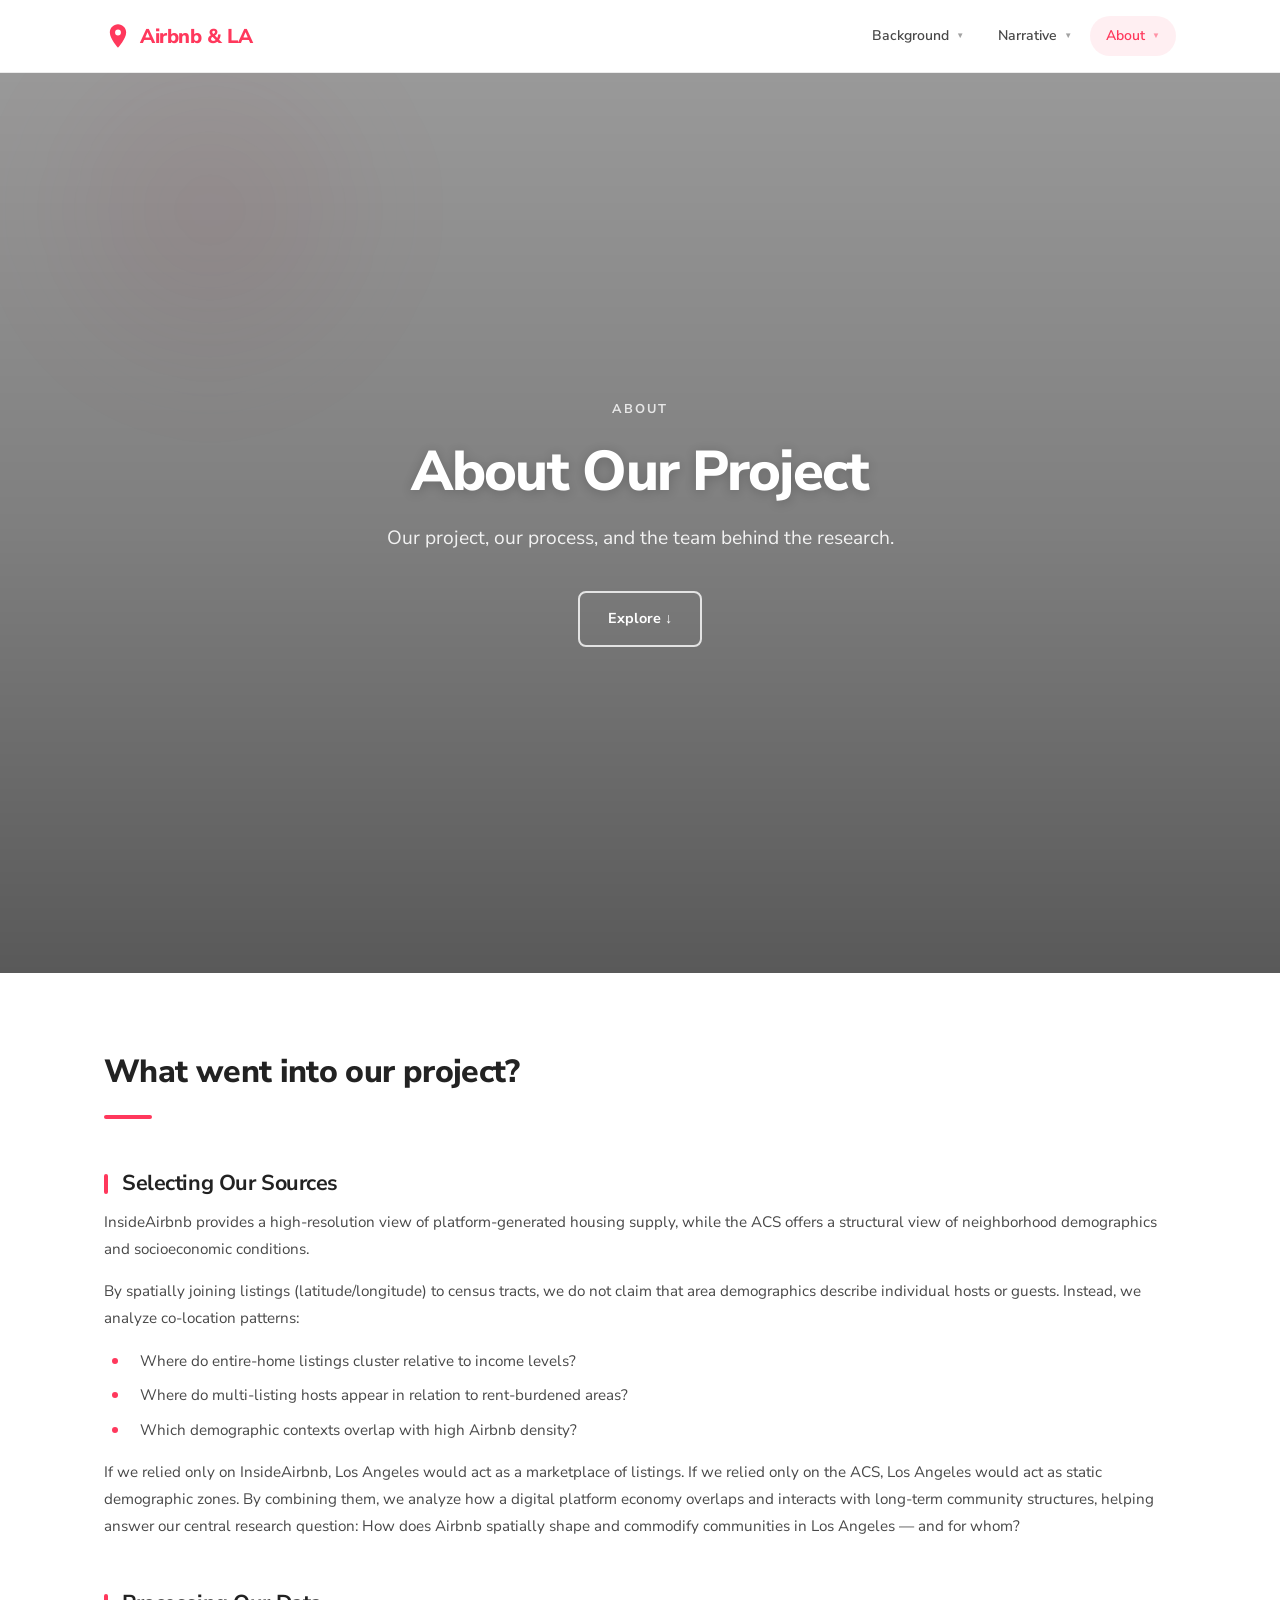
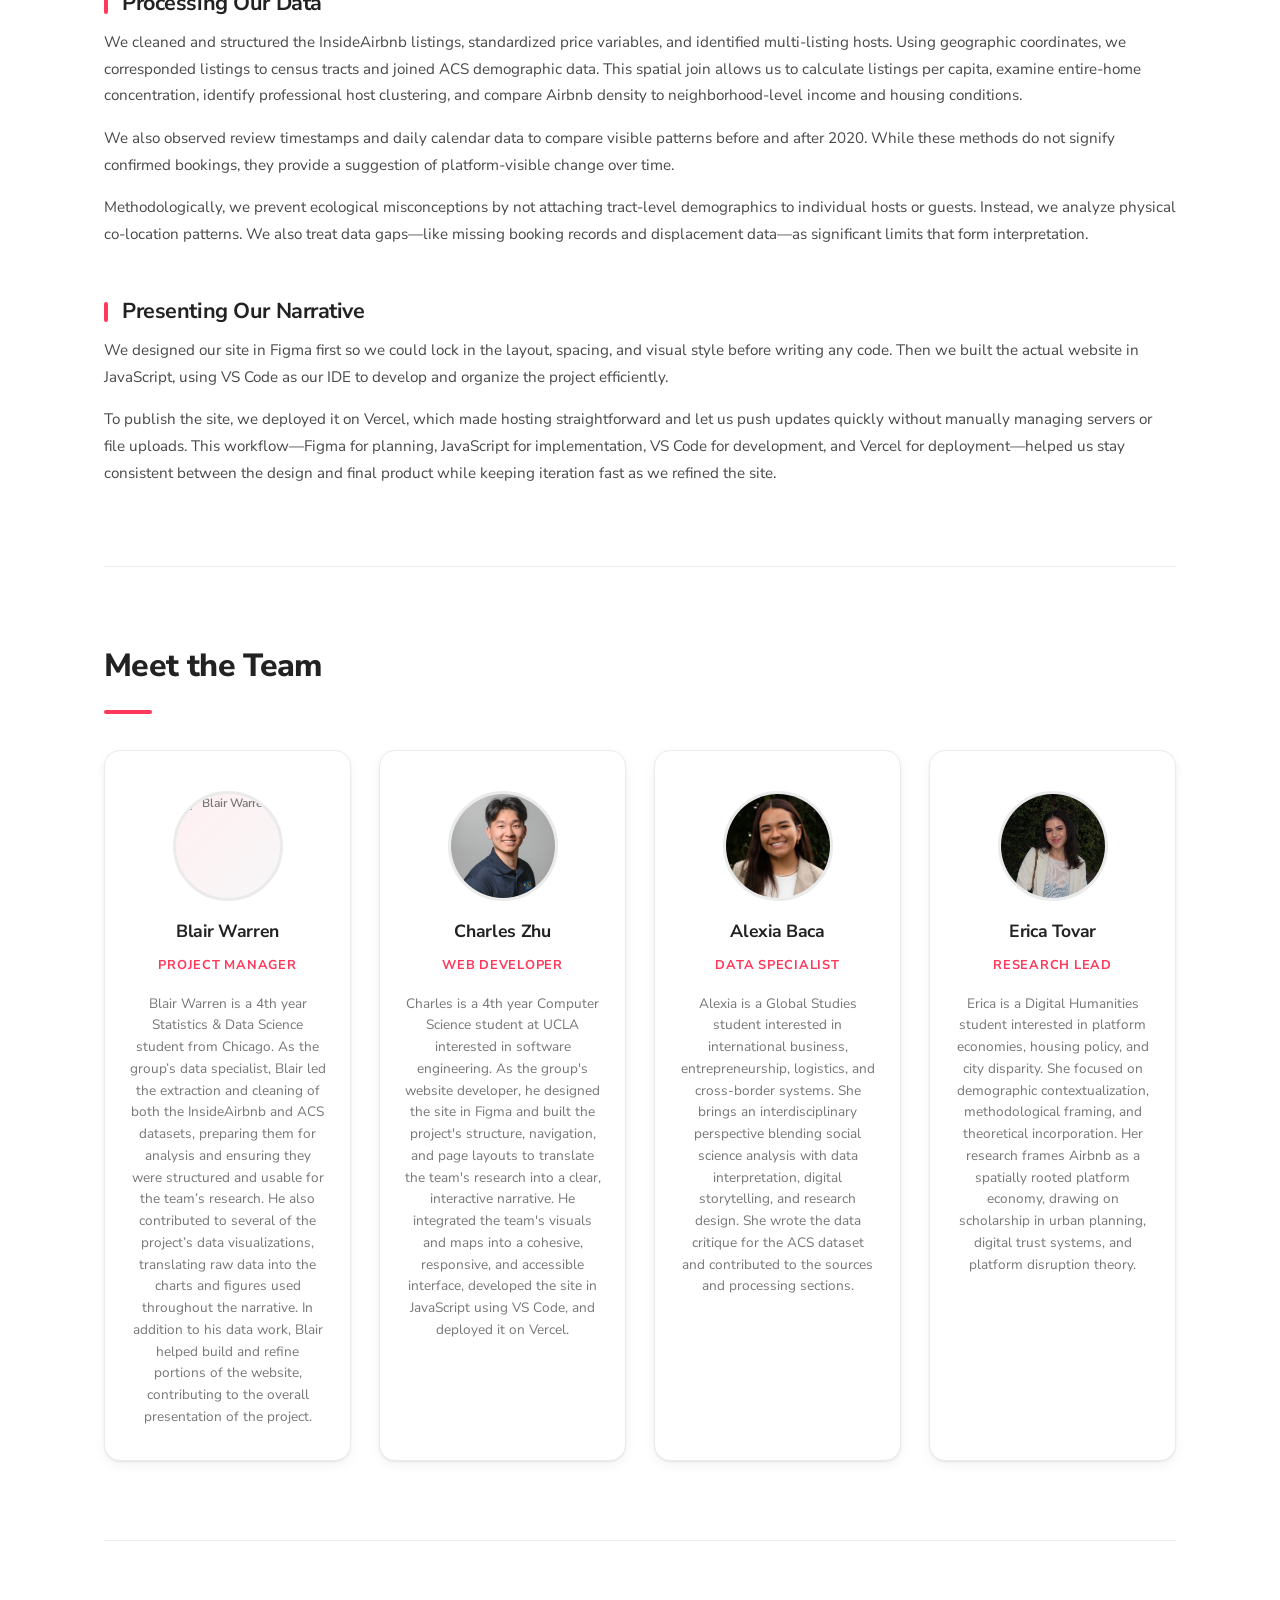
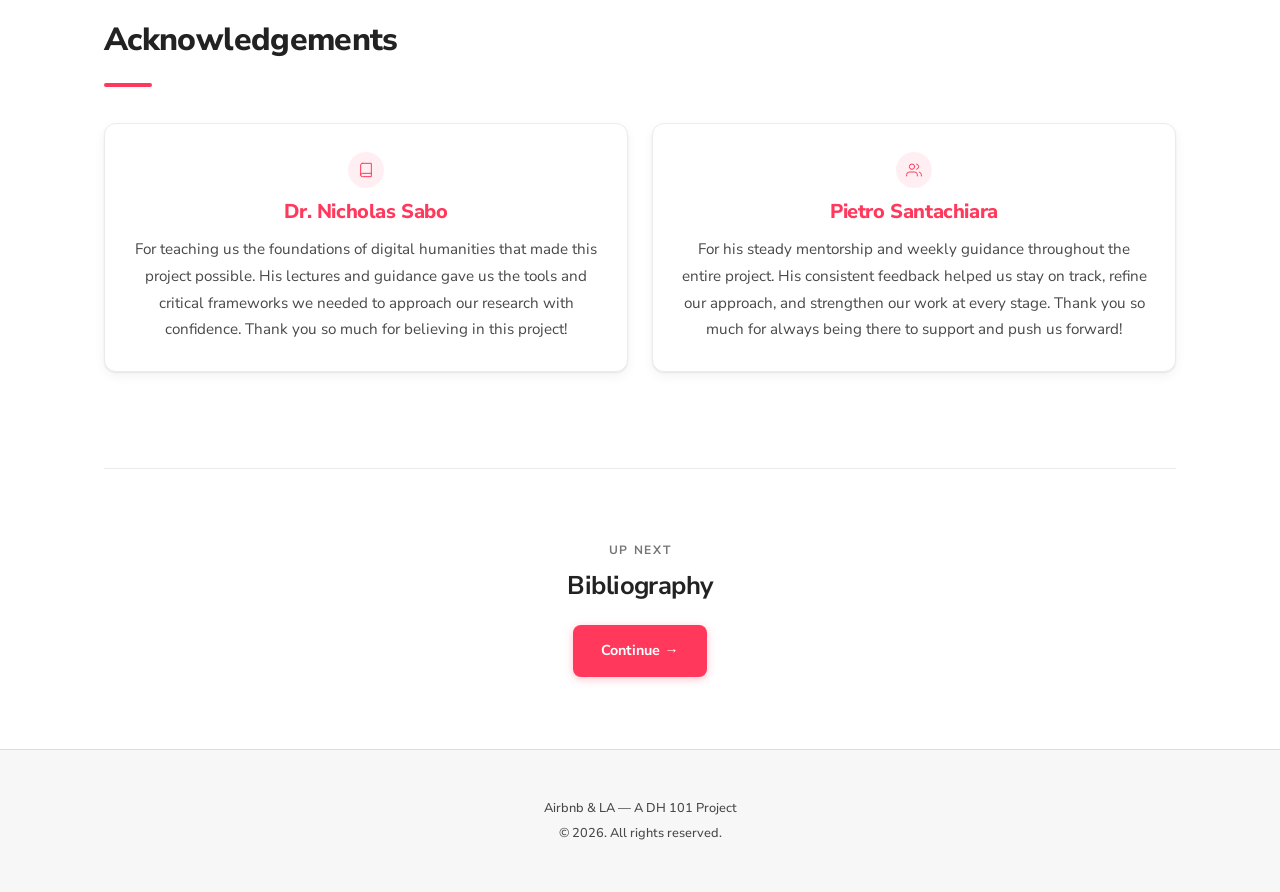
==== commit fac523a1: "Fix Blair's bio pronouns on About page" ====
--- a/DIG HUM 101 Website/about.html
+++ b/DIG HUM 101 Website/about.html
@@ -111,7 +111,7 @@
             <div class="avatar" aria-label="Blair Warren's profile photo"><img src="assets/images/Blair-Warren.png" alt="Blair Warren"></div>
             <h4>Blair Warren</h4>
             <p class="role">Project Manager</p>
-            <p class="bio">Blair Warren is a 4th year Statistics &amp; Data Science student from Chicago. As the group&rsquo;s data specialist, Blair led the extraction and cleaning of both the InsideAirbnb and ACS datasets, preparing them for analysis and ensuring they were structured and usable for the team&rsquo;s research. She also contributed to several of the project&rsquo;s data visualizations, translating raw data into the charts and figures used throughout the narrative. In addition to her data work, Blair helped build and refine portions of the website, contributing to the overall presentation of the project.</p>
+            <p class="bio">Blair Warren is a 4th year Statistics &amp; Data Science student from Chicago. As the group&rsquo;s data specialist, Blair led the extraction and cleaning of both the InsideAirbnb and ACS datasets, preparing them for analysis and ensuring they were structured and usable for the team&rsquo;s research. He also contributed to several of the project&rsquo;s data visualizations, translating raw data into the charts and figures used throughout the narrative. In addition to his data work, Blair helped build and refine portions of the website, contributing to the overall presentation of the project.</p>
           </div>
           <div class="team-card">
             <div class="avatar" aria-label="Charles's profile photo"><img src="assets/images/Charles-Zhu.png" alt="Charles"></div>
--- a/DIG HUM 101 Website/assets/css/styles.css
+++ b/DIG HUM 101 Website/assets/css/styles.css
@@ -1978,6 +1978,11 @@
   text-align: right;
 }
 
+.citation-list li[data-cite]::before {
+  counter-increment: none;
+  content: "[" attr(data-cite) "]";
+}
+
 .citation-list li a {
   color: var(--coral);
   word-break: break-all;
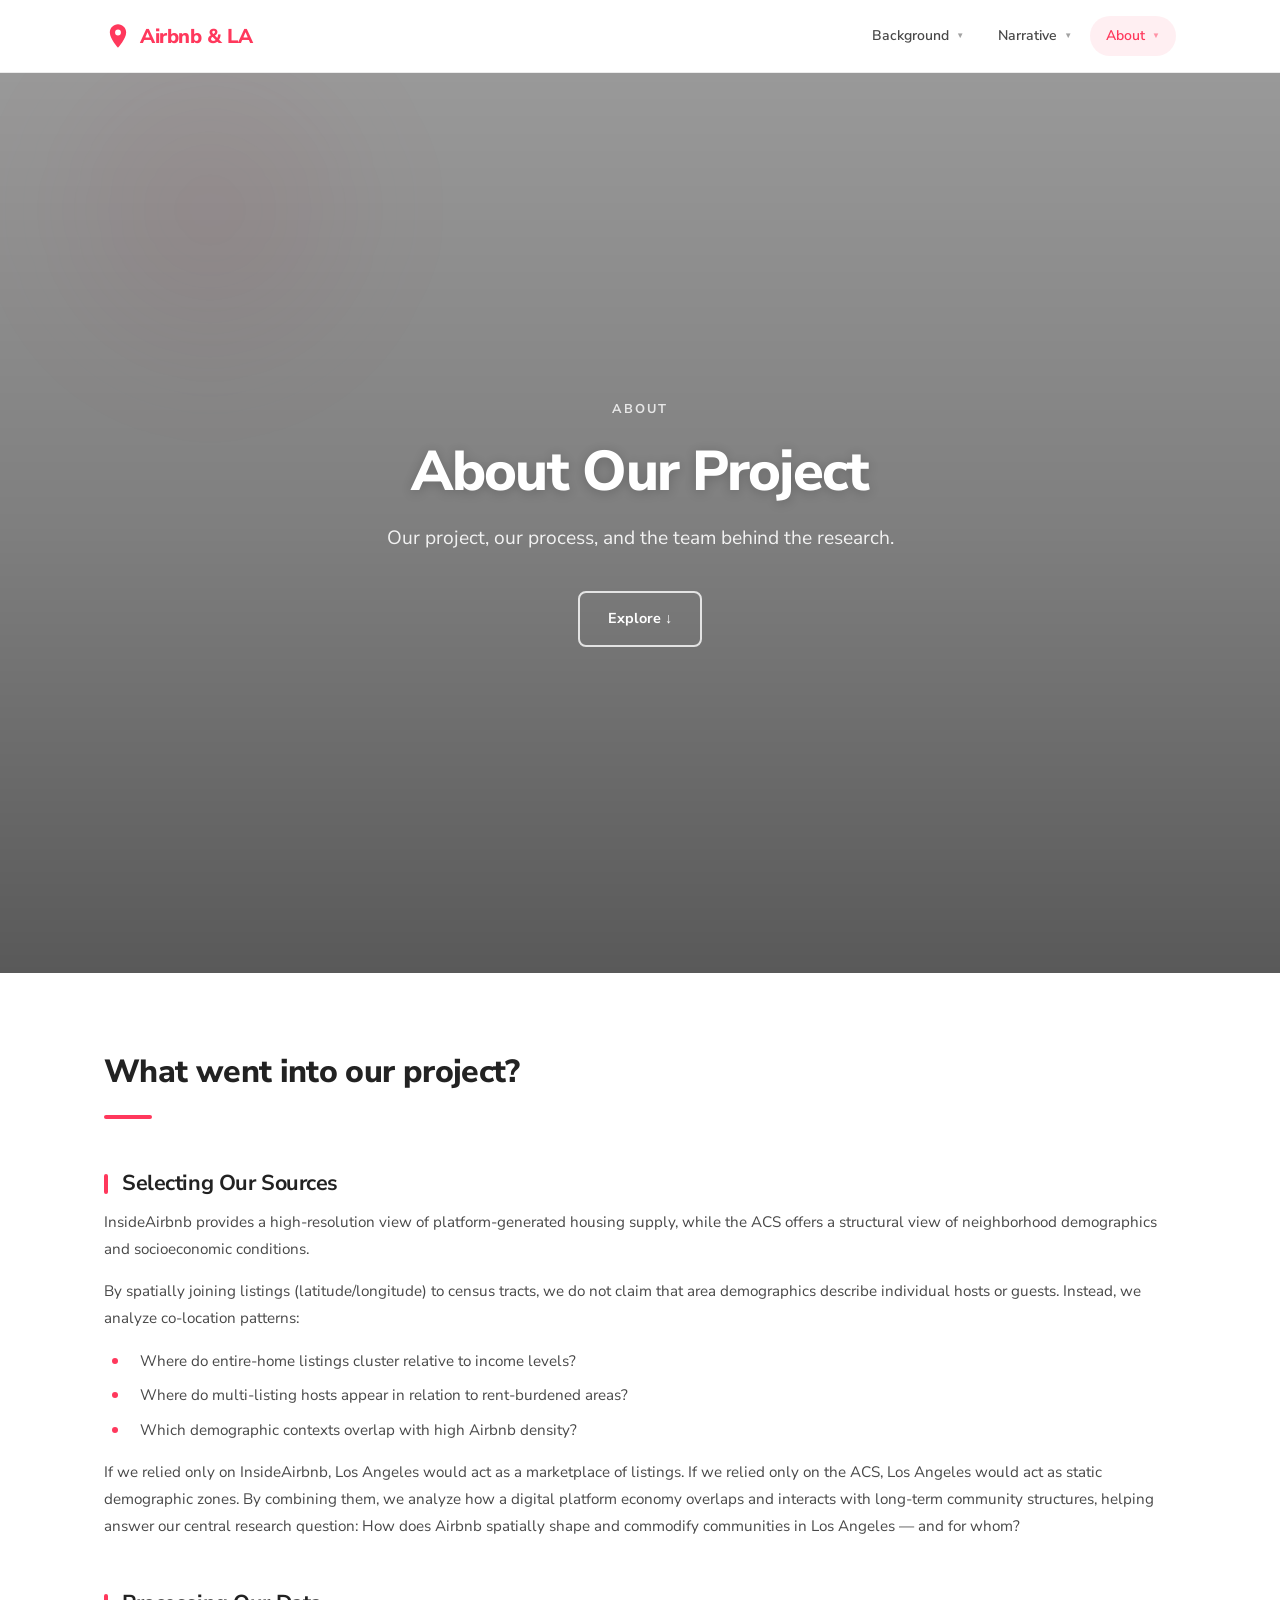
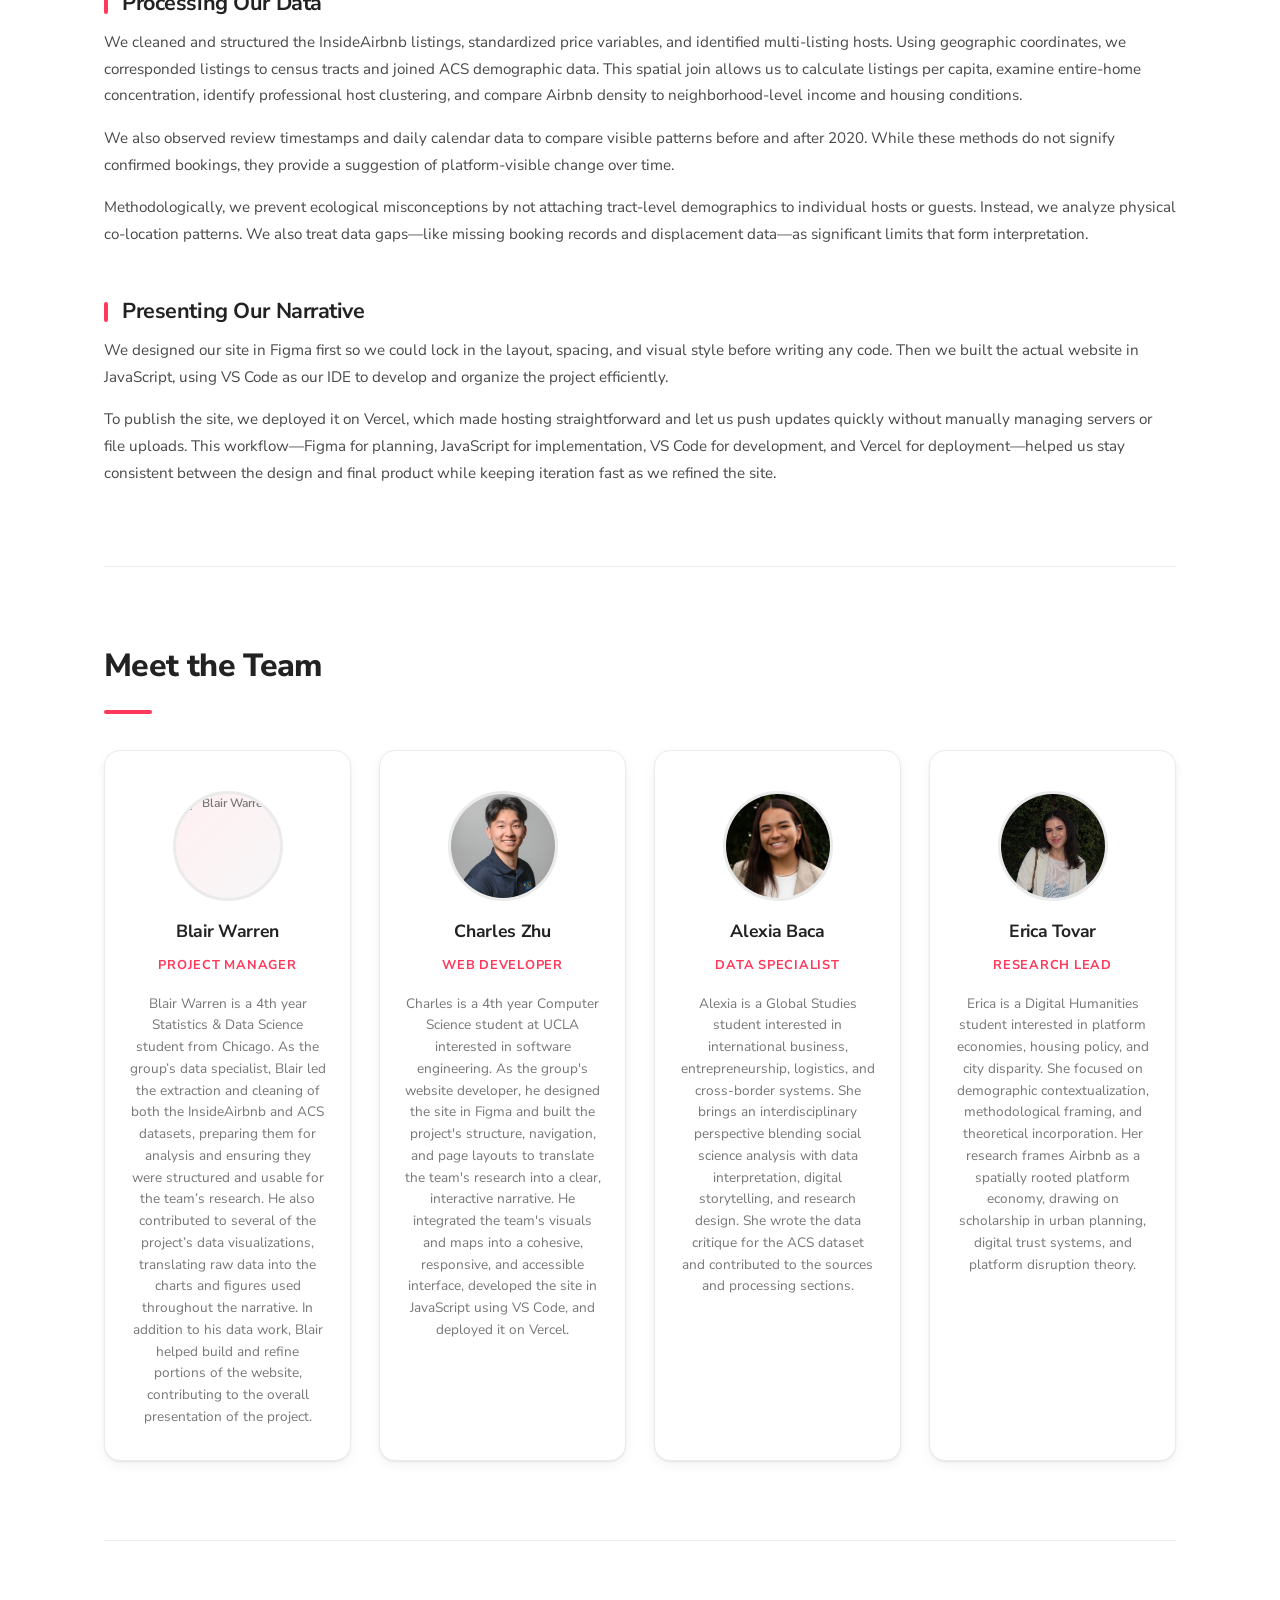
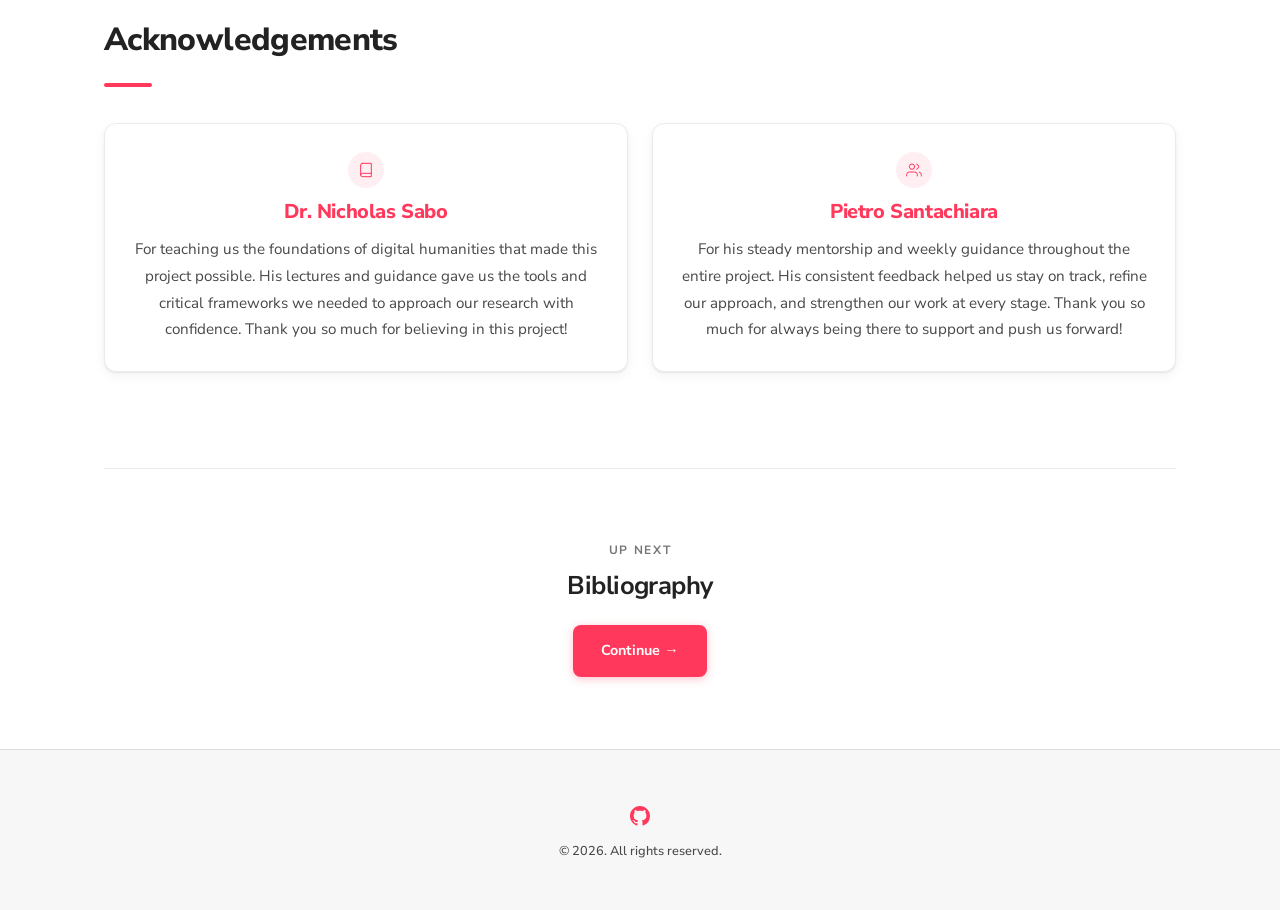
==== commit 862a7416: "Add GitHub repo link to footer and remove project title line" ====
--- a/DIG HUM 101 Website/about.html
+++ b/DIG HUM 101 Website/about.html
@@ -166,7 +166,9 @@
 
   <footer class="footer">
     <div class="container">
-      <p>Airbnb &amp; LA &mdash; A DH 101 Project</p>
+      <a href="https://github.com/Charleslbj23/travel-airbnb" target="_blank" rel="noopener" class="footer-github" aria-label="View project on GitHub">
+        <svg viewBox="0 0 24 24" width="20" height="20" fill="currentColor"><path d="M12 0C5.37 0 0 5.37 0 12c0 5.31 3.435 9.795 8.205 11.385.6.105.825-.255.825-.57 0-.285-.015-1.23-.015-2.235-3.015.555-3.795-.735-4.035-1.41-.135-.345-.72-1.41-1.23-1.695-.42-.225-1.02-.78-.015-.795.945-.015 1.62.87 1.845 1.23 1.08 1.815 2.805 1.305 3.495.99.105-.78.42-1.305.765-1.605-2.67-.3-5.46-1.335-5.46-5.925 0-1.305.465-2.385 1.23-3.225-.12-.3-.54-1.53.12-3.18 0 0 1.005-.315 3.3 1.23.96-.27 1.98-.405 3-.405s2.04.135 3 .405c2.295-1.56 3.3-1.23 3.3-1.23.66 1.65.24 2.88.12 3.18.765.84 1.23 1.905 1.23 3.225 0 4.605-2.805 5.625-5.475 5.925.435.375.81 1.095.81 2.22 0 1.605-.015 2.895-.015 3.3 0 .315.225.69.825.57A12.02 12.02 0 0024 12c0-6.63-5.37-12-12-12z"/></svg>
+      </a>
       <p>&copy; 2026. All rights reserved.</p>
     </div>
   </footer>
--- a/DIG HUM 101 Website/assets/css/styles.css
+++ b/DIG HUM 101 Website/assets/css/styles.css
@@ -1087,6 +1087,17 @@
   color: var(--coral-dark);
 }
 
+.footer-github {
+  display: inline-block;
+  color: var(--gray);
+  transition: color 0.2s;
+  margin: 8px 0;
+}
+
+.footer-github:hover {
+  color: var(--coral);
+}
+
 /* ===== Prose content (paragraphs, lists inside sections) ===== */
 .section p,
 .subsection p {
